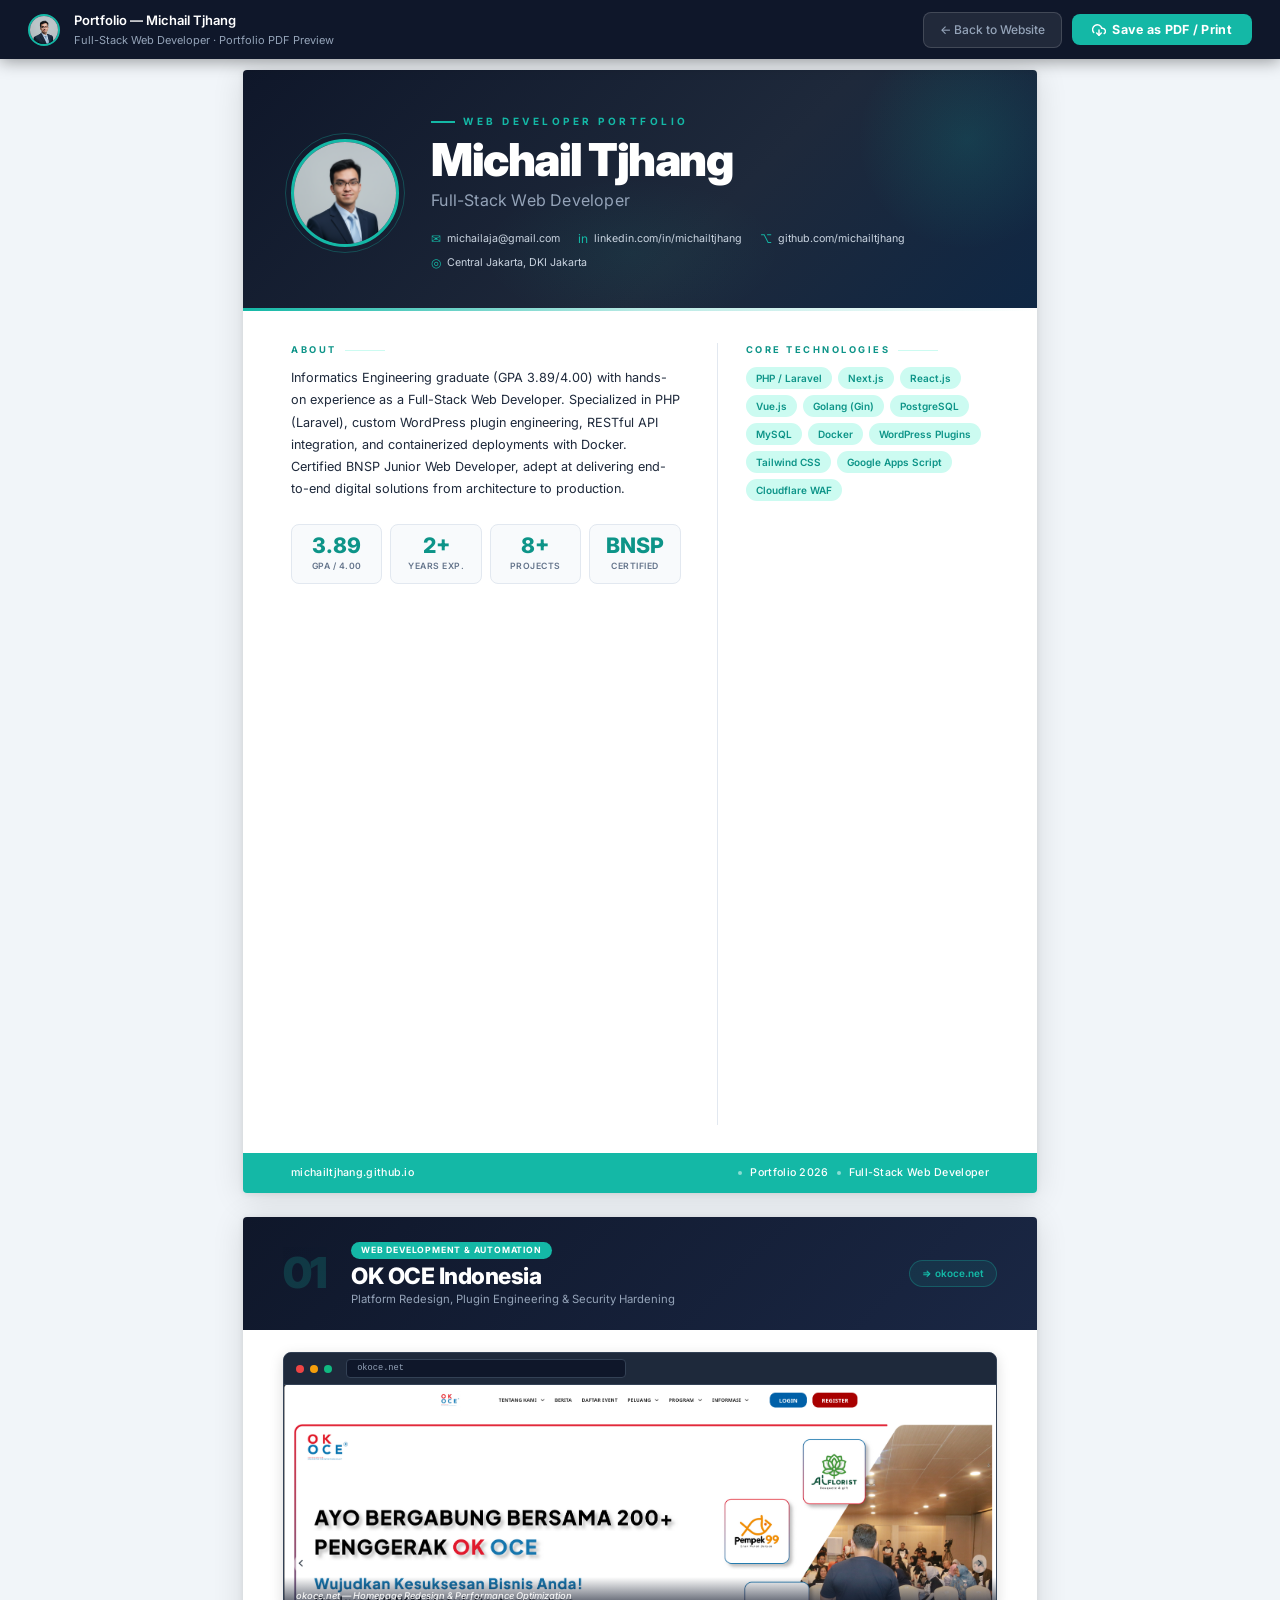
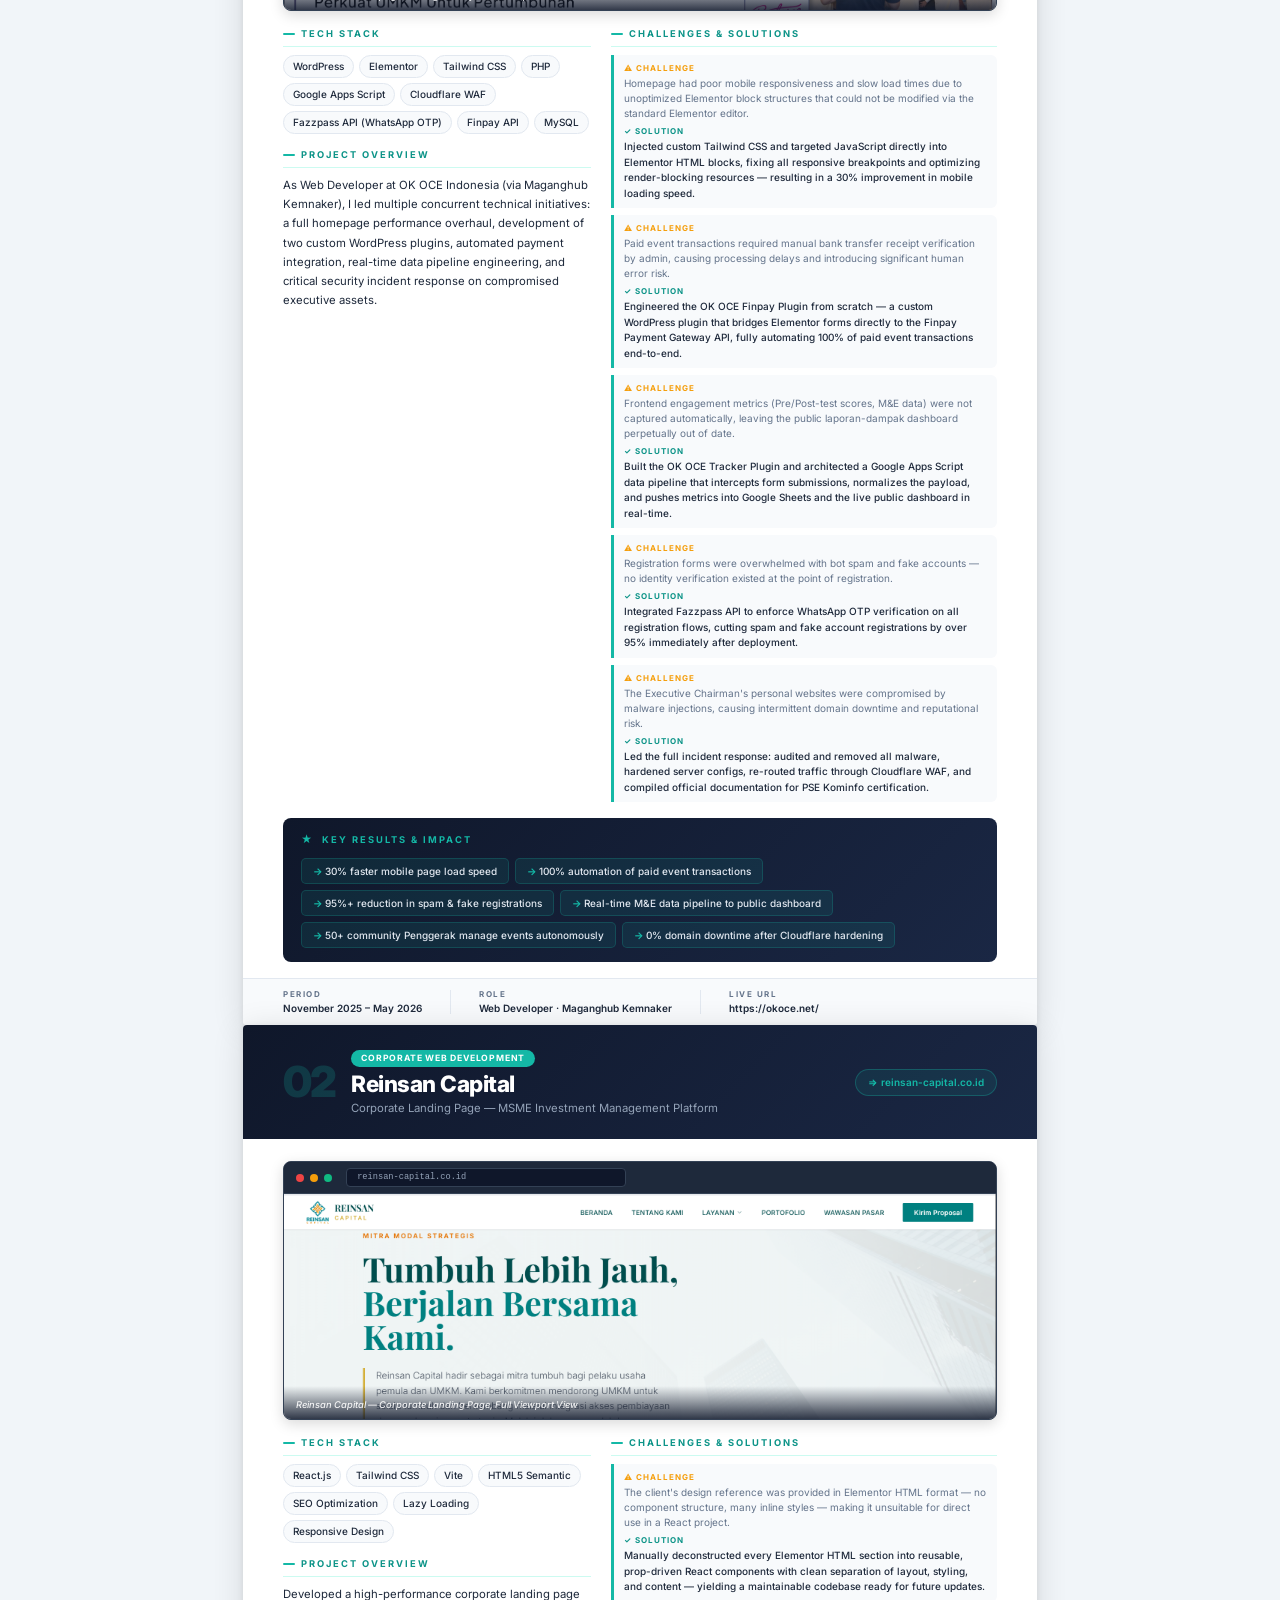
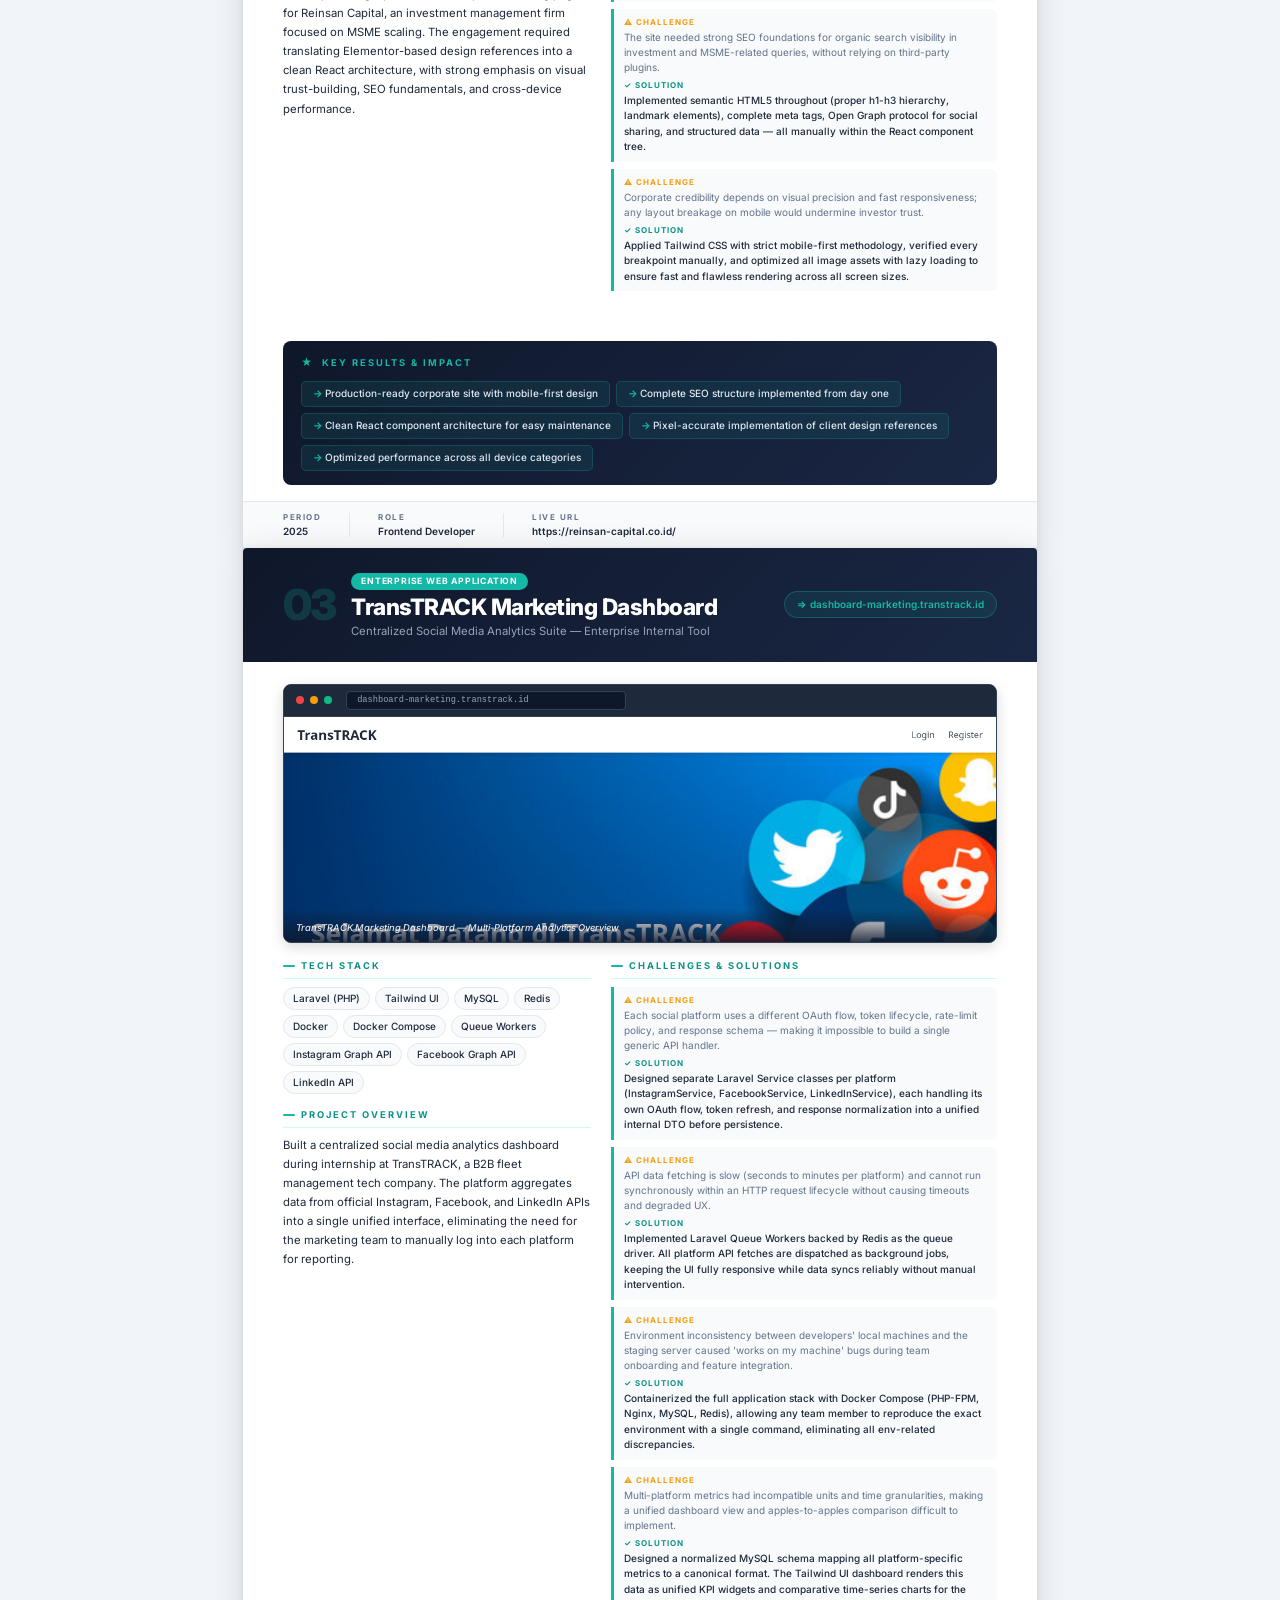
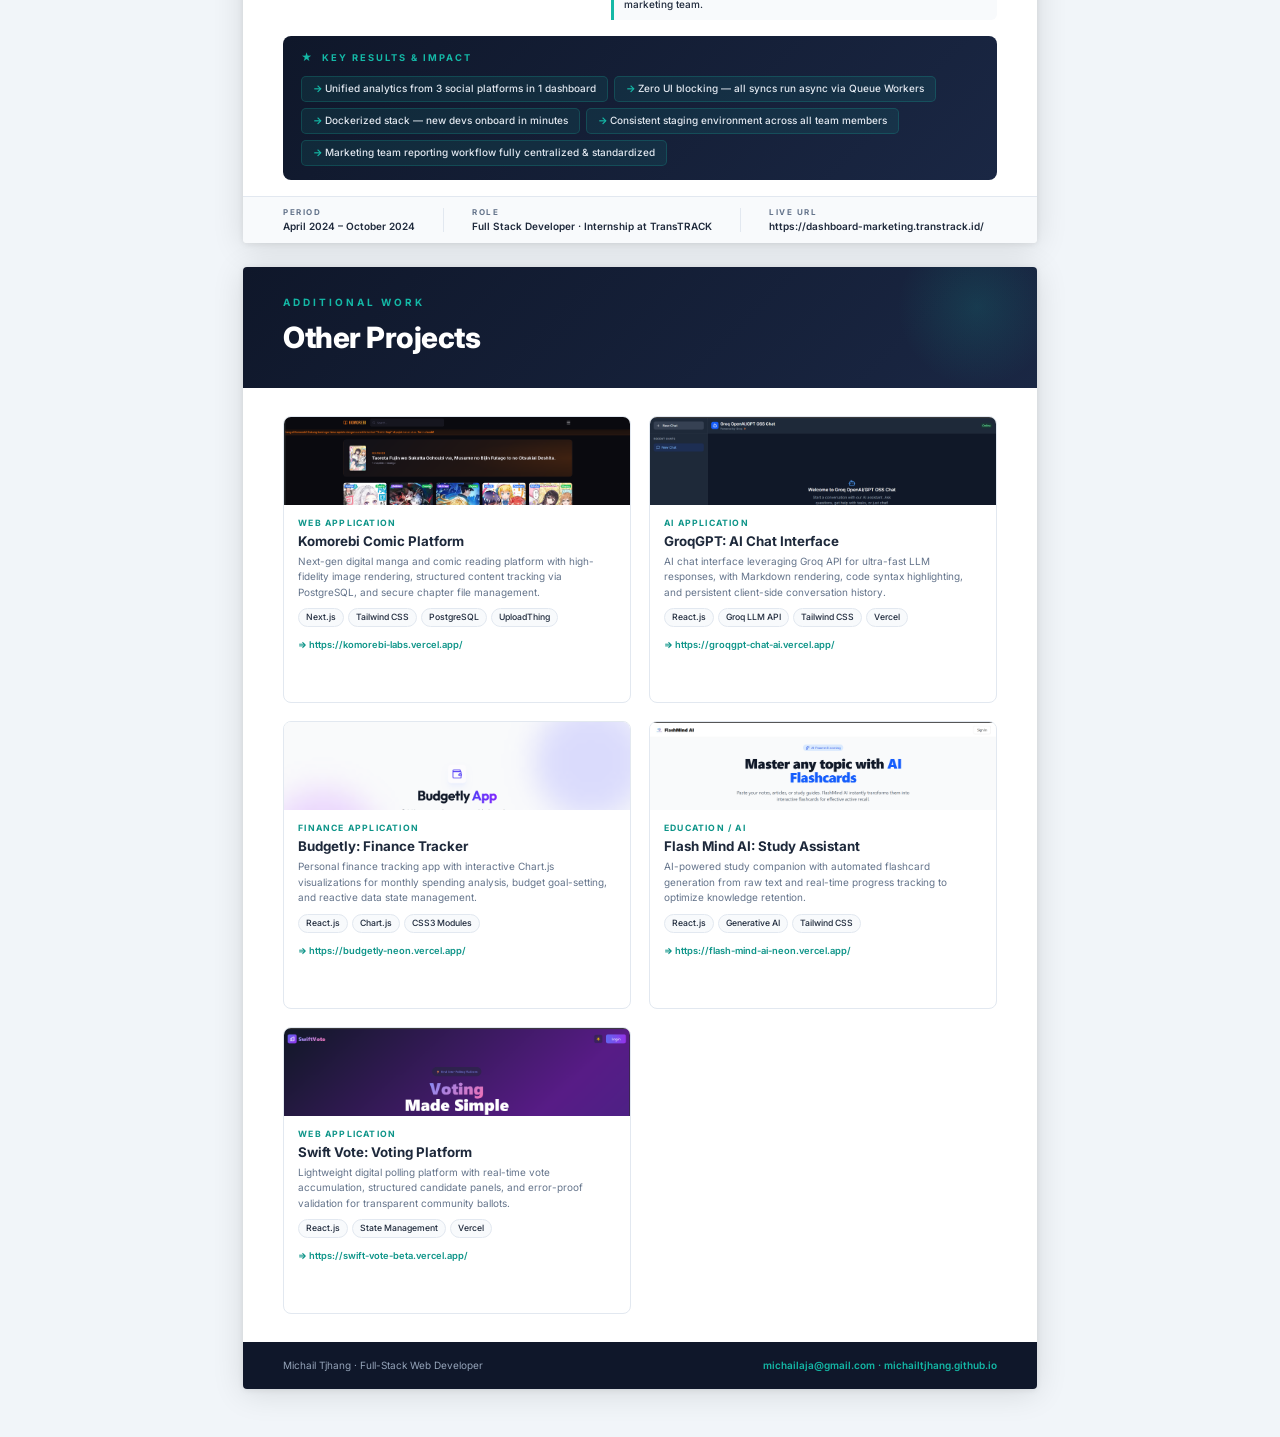
==== portfolio-pdf.html @ 5dec2011 "feat: implement portfolio PDF generation page with dynamic content management and add Transtrack pro" ====
<!DOCTYPE html>
<html lang="en">
<head>
    <meta charset="UTF-8">
    <meta name="viewport" content="width=device-width, initial-scale=1.0">
    <title>Portfolio — Michail Tjhang | Full-Stack Web Developer</title>
    <meta name="description" content="Portfolio of Michail Tjhang, Full-Stack Web Developer specializing in Laravel, Next.js and React.js.">
    <link rel="preconnect" href="https://fonts.googleapis.com">
    <link rel="preconnect" href="https://fonts.gstatic.com" crossorigin>
    <link href="https://fonts.googleapis.com/css2?family=Inter:wght@300;400;500;600;700;800;900&display=swap" rel="stylesheet">
    <style>
        /* ============================================================
           CSS VARIABLES
        ============================================================ */
        :root {
            --primary:      #0f172a;
            --primary-mid:  #1e293b;
            --accent:       #14b8a6;
            --accent-dark:  #0d9488;
            --accent-light: #ccfbf1;
            --text:         #1e293b;
            --text-muted:   #64748b;
            --border:       #e2e8f0;
            --bg-page:      #f1f5f9;
            --bg-light:     #f8fafc;
            --white:        #ffffff;
        }

        /* ============================================================
           RESET & BASE
        ============================================================ */
        *, *::before, *::after { margin: 0; padding: 0; box-sizing: border-box; }

        body {
            font-family: 'Inter', -apple-system, BlinkMacSystemFont, sans-serif;
            font-size: 9.5pt;
            color: var(--text);
            background: var(--bg-page);
            line-height: 1.5;
            -webkit-print-color-adjust: exact;
            print-color-adjust: exact;
        }

        /* ============================================================
           PRINT STYLES
        ============================================================ */
        @media print {
            body { background: white; }
            .no-print { display: none !important; }
            .pdf-page {
                margin: 0 !important;
                box-shadow: none !important;
                border-radius: 0 !important;
                page-break-after: always;
                break-after: page;
            }
            .pdf-page:last-child {
                page-break-after: avoid;
                break-after: avoid;
            }
            @page { size: A4 portrait; margin: 0; }
            .pages-wrapper { padding: 0 !important; }
        }

        /* ============================================================
           PRINT BAR (screen only)
        ============================================================ */
        .print-bar {
            position: fixed;
            top: 0; left: 0; right: 0;
            background: var(--primary);
            color: white;
            padding: 11px 28px;
            display: flex;
            align-items: center;
            justify-content: space-between;
            z-index: 9999;
            box-shadow: 0 2px 16px rgba(0,0,0,0.4);
            gap: 12px;
        }
        .print-bar-left {
            display: flex;
            align-items: center;
            gap: 14px;
        }
        .print-bar-logo {
            width: 32px;
            height: 32px;
            border-radius: 50%;
            object-fit: cover;
            object-position: center top;
            border: 2px solid var(--accent);
        }
        .print-bar h2 {
            font-size: 13px;
            font-weight: 600;
            color: white;
        }
        .print-bar p {
            font-size: 11px;
            color: #94a3b8;
            margin-top: 1px;
        }
        .print-bar-actions {
            display: flex;
            gap: 10px;
            align-items: center;
        }
        .btn-print {
            background: var(--accent);
            color: white;
            border: none;
            padding: 8px 20px;
            border-radius: 8px;
            font-size: 12.5px;
            font-weight: 700;
            cursor: pointer;
            font-family: inherit;
            letter-spacing: 0.3px;
            transition: background 0.2s, transform 0.1s;
            display: flex;
            align-items: center;
            gap: 6px;
        }
        .btn-print:hover { background: var(--accent-dark); transform: translateY(-1px); }
        .btn-back {
            background: rgba(255,255,255,0.08);
            color: #94a3b8;
            border: 1px solid rgba(255,255,255,0.15);
            padding: 8px 16px;
            border-radius: 8px;
            font-size: 12px;
            font-weight: 500;
            cursor: pointer;
            font-family: inherit;
            transition: background 0.2s;
            text-decoration: none;
        }
        .btn-back:hover { background: rgba(255,255,255,0.12); color: white; }

        /* Pages wrapper */
        .pages-wrapper {
            padding: 70px 0 48px;
            display: flex;
            flex-direction: column;
            align-items: center;
            gap: 24px;
        }

        /* ============================================================
           A4 PAGE BASE
        ============================================================ */
        .pdf-page {
            width: 210mm;
            min-height: 297mm;
            background: white;
            box-shadow: 0 4px 32px rgba(0,0,0,0.12), 0 1px 6px rgba(0,0,0,0.08);
            border-radius: 4px;
            overflow: hidden;
            position: relative;
            display: flex;
            flex-direction: column;
        }

        /* ============================================================
           PAGE 1 — COVER
        ============================================================ */

        /* Hero: dark header with photo + identity */
        .cover-hero {
            background: linear-gradient(135deg, #0f172a 0%, #1e293b 60%, #0f2744 100%);
            padding: 44px 48px 36px;
            display: flex;
            align-items: center;
            gap: 32px;
            position: relative;
            overflow: hidden;
        }
        .cover-hero::before {
            content: '';
            position: absolute;
            top: -40px; right: -40px;
            width: 220px; height: 220px;
            background: radial-gradient(circle, rgba(20,184,166,0.15) 0%, transparent 70%);
            border-radius: 50%;
        }
        .cover-hero::after {
            content: '';
            position: absolute;
            bottom: -20px; left: 30%;
            width: 300px; height: 150px;
            background: radial-gradient(ellipse, rgba(20,184,166,0.07) 0%, transparent 70%);
        }
        .cover-photo-wrap { flex-shrink: 0; position: relative; z-index: 1; }
        .cover-photo {
            width: 108px; height: 108px;
            border-radius: 50%;
            object-fit: cover;
            object-position: center top;
            border: 3px solid var(--accent);
            background: #334155;
            display: block;
        }
        .cover-photo-ring {
            position: absolute; inset: -6px;
            border-radius: 50%;
            border: 1.5px solid rgba(20,184,166,0.3);
        }
        .cover-identity { flex: 1; position: relative; z-index: 1; }
        .cover-portfolio-label {
            font-size: 7.5pt;
            font-weight: 700;
            letter-spacing: 3.5px;
            text-transform: uppercase;
            color: var(--accent);
            margin-bottom: 8px;
            display: flex;
            align-items: center;
            gap: 8px;
        }
        .cover-portfolio-label::before {
            content: '';
            width: 24px; height: 2px;
            background: var(--accent);
            display: inline-block;
        }
        .cover-name {
            font-size: 34pt;
            font-weight: 900;
            color: white;
            line-height: 1;
            letter-spacing: -1.5px;
            margin-bottom: 6px;
        }
        .cover-role {
            font-size: 12pt;
            color: #94a3b8;
            font-weight: 400;
            margin-bottom: 18px;
            letter-spacing: 0.2px;
        }
        .cover-contacts {
            display: flex;
            flex-wrap: wrap;
            gap: 6px 18px;
        }
        .cover-contact-item {
            display: flex;
            align-items: center;
            gap: 6px;
            color: #cbd5e1;
            font-size: 8pt;
            font-weight: 400;
        }
        .cover-contact-icon {
            color: var(--accent);
            font-size: 9pt;
            flex-shrink: 0;
        }

        /* Cover divider line */
        .cover-divider {
            height: 3px;
            background: linear-gradient(90deg, var(--accent) 0%, rgba(20,184,166,0.3) 50%, transparent 100%);
        }

        /* Cover body: bio + skills */
        .cover-body {
            flex: 1;
            padding: 32px 48px 28px;
            display: flex;
            gap: 36px;
        }
        .cover-bio-col { flex: 1.6; }
        .cover-skills-col {
            flex: 1;
            border-left: 1.5px solid var(--border);
            padding-left: 28px;
        }

        .section-overline {
            font-size: 7pt;
            font-weight: 700;
            letter-spacing: 2.5px;
            text-transform: uppercase;
            color: var(--accent-dark);
            margin-bottom: 10px;
            display: flex;
            align-items: center;
            gap: 8px;
        }
        .section-overline::after {
            content: '';
            flex: 1;
            height: 1px;
            background: var(--accent-light);
            max-width: 40px;
        }

        .cover-bio-text {
            font-size: 9.5pt;
            color: var(--text);
            line-height: 1.75;
            margin-bottom: 24px;
        }

        /* Stats row */
        .stats-row {
            display: grid;
            grid-template-columns: repeat(4, 1fr);
            gap: 8px;
            margin-bottom: 20px;
        }
        .stat-card {
            background: var(--bg-light);
            border: 1px solid var(--border);
            border-radius: 8px;
            padding: 10px 8px;
            text-align: center;
        }
        .stat-value {
            font-size: 16pt;
            font-weight: 800;
            color: var(--accent-dark);
            line-height: 1;
            display: block;
        }
        .stat-label {
            font-size: 6.5pt;
            color: var(--text-muted);
            margin-top: 3px;
            display: block;
            font-weight: 600;
            letter-spacing: 0.5px;
            text-transform: uppercase;
        }

        /* Chip */
        .chip {
            display: inline-flex;
            align-items: center;
            background: var(--accent-light);
            color: var(--accent-dark);
            padding: 3.5px 10px;
            border-radius: 20px;
            font-size: 7.5pt;
            font-weight: 600;
        }
        .chip-outline {
            display: inline-flex;
            align-items: center;
            background: var(--bg-light);
            color: var(--text);
            border: 1px solid var(--border);
            padding: 3px 9px;
            border-radius: 20px;
            font-size: 7.5pt;
            font-weight: 500;
        }
        .chips-wrap {
            display: flex;
            flex-wrap: wrap;
            gap: 5px;
        }

        /* Cover footer */
        .cover-footer {
            background: var(--accent);
            padding: 12px 48px;
            display: flex;
            align-items: center;
            justify-content: space-between;
        }
        .cover-footer span {
            color: white;
            font-size: 8pt;
            font-weight: 500;
            letter-spacing: 0.3px;
        }
        .cover-footer .footer-dot {
            width: 4px; height: 4px;
            background: rgba(255,255,255,0.5);
            border-radius: 50%;
            display: inline-block;
            margin: 0 8px;
            vertical-align: middle;
        }

        /* ============================================================
           PROJECT PAGES
        ============================================================ */
        .project-page { min-height: 297mm; }

        /* Project header bar */
        .project-header {
            background: linear-gradient(135deg, #0f172a 0%, #1a2744 100%);
            padding: 22px 40px;
            display: flex;
            align-items: center;
            gap: 18px;
        }
        .project-number {
            font-size: 32pt;
            font-weight: 900;
            color: var(--accent);
            opacity: 0.2;
            line-height: 1;
            flex-shrink: 0;
            width: 50px;
            letter-spacing: -2px;
        }
        .project-header-info { flex: 1; min-width: 0; }
        .project-category-badge {
            display: inline-block;
            background: var(--accent);
            color: white;
            padding: 2px 10px;
            border-radius: 20px;
            font-size: 6.5pt;
            font-weight: 700;
            letter-spacing: 0.8px;
            text-transform: uppercase;
            margin-bottom: 5px;
        }
        .project-title {
            font-size: 17pt;
            font-weight: 800;
            color: white;
            line-height: 1.1;
            margin-bottom: 3px;
            letter-spacing: -0.5px;
        }
        .project-subtitle {
            font-size: 8.5pt;
            color: #94a3b8;
            font-weight: 400;
        }
        .project-url-pill {
            flex-shrink: 0;
            color: var(--accent);
            font-size: 7.5pt;
            font-weight: 600;
            background: rgba(20,184,166,0.1);
            border: 1px solid rgba(20,184,166,0.3);
            padding: 5px 12px;
            border-radius: 20px;
            white-space: nowrap;
        }

        /* Project body */
        .project-body {
            flex: 1;
            padding: 22px 40px 16px;
            display: flex;
            flex-direction: column;
            gap: 16px;
        }

        /* Screenshot Browser Mockup Frame */
        .project-screenshot {
            border-radius: 8px;
            overflow: hidden;
            border: 1px solid #334155;
            box-shadow: 0 4px 14px rgba(0,0,0,0.15);
            background: #0f172a;
            position: relative;
            width: 100%;
        }
        .browser-bar {
            background: #1e293b;
            padding: 6px 12px;
            display: flex;
            align-items: center;
            gap: 6px;
            border-bottom: 1px solid #334155;
        }
        .browser-dot {
            width: 8px;
            height: 8px;
            border-radius: 50%;
            display: inline-block;
        }
        .browser-dot.red { background: #ef4444; }
        .browser-dot.yellow { background: #f59e0b; }
        .browser-dot.green { background: #10b981; }
        .browser-url-text {
            margin-left: 8px;
            font-size: 6.5pt;
            color: #94a3b8;
            background: #0f172a;
            padding: 2px 10px;
            border-radius: 4px;
            border: 1px solid #334155;
            flex: 1;
            max-width: 280px;
            white-space: nowrap;
            overflow: hidden;
            text-overflow: ellipsis;
            font-family: monospace;
        }
        .browser-img-wrap {
            width: 100%;
            height: 225px;
            overflow: hidden;
            background: #0f172a;
            display: flex;
            align-items: flex-start;
            justify-content: center;
        }
        .browser-img-wrap img {
            width: 100%;
            height: auto;
            min-height: 100%;
            object-fit: cover;
            object-position: top center;
            display: block;
        }
        .screenshot-overlay {
            position: absolute;
            bottom: 0; left: 0; right: 0;
            background: linear-gradient(transparent, rgba(15,23,42,0.85));
            padding: 8px 12px 6px;
        }
        .screenshot-caption {
            font-size: 7pt;
            color: rgba(255,255,255,0.9);
            font-weight: 500;
            font-style: italic;
        }

        /* Extra images under Project Overview */
        .extra-images-grid {
            display: grid;
            grid-template-columns: repeat(auto-fit, minmax(130px, 1fr));
            gap: 8px;
            margin-top: 6px;
        }
        .extra-img-card {
            border-radius: 6px;
            overflow: hidden;
            border: 1px solid var(--border);
            background: #0f172a;
        }
        .extra-img-card img {
            width: 100%;
            height: 95px;
            object-fit: cover;
            object-position: top center;
            display: block;
        }
        .extra-img-caption {
            display: block;
            padding: 4px 6px;
            font-size: 6.5pt;
            color: var(--text-muted);
            line-height: 1.3;
            font-weight: 500;
        }

        /* Content row: left col + right col */
        .project-content-row {
            display: grid;
            grid-template-columns: 1fr 1.25fr;
            gap: 20px;
            flex: 1;
        }

        /* Info block */
        .info-block { margin-bottom: 14px; }
        .info-block:last-child { margin-bottom: 0; }
        .info-heading {
            font-size: 7pt;
            font-weight: 700;
            letter-spacing: 2px;
            text-transform: uppercase;
            color: var(--accent-dark);
            margin-bottom: 8px;
            padding-bottom: 5px;
            border-bottom: 1.5px solid var(--accent-light);
            display: flex;
            align-items: center;
            gap: 6px;
        }
        .info-heading::before {
            content: '';
            width: 12px; height: 2px;
            background: var(--accent);
            border-radius: 2px;
        }
        .overview-text {
            font-size: 8.5pt;
            color: var(--text);
            line-height: 1.68;
        }

        /* CS Items */
        .cs-list {
            list-style: none;
            display: flex;
            flex-direction: column;
            gap: 7px;
        }
        .cs-item {
            background: var(--bg-light);
            border-left: 3px solid var(--accent);
            border-radius: 0 6px 6px 0;
            padding: 7px 10px;
        }
        .cs-challenge {
            font-size: 7.5pt;
            color: var(--text-muted);
            margin-bottom: 3px;
            line-height: 1.5;
        }
        .cs-challenge-label {
            font-size: 6pt;
            font-weight: 700;
            letter-spacing: 1px;
            text-transform: uppercase;
            color: #f59e0b;
            margin-bottom: 2px;
        }
        .cs-solution {
            font-size: 7.5pt;
            color: var(--text);
            font-weight: 500;
            line-height: 1.55;
        }
        .cs-solution-label {
            font-size: 6pt;
            font-weight: 700;
            letter-spacing: 1px;
            text-transform: uppercase;
            color: var(--accent-dark);
            margin-top: 4px;
            margin-bottom: 2px;
        }

        /* Impact section */
        .impact-section {
            background: linear-gradient(135deg, var(--primary) 0%, #1a2744 100%);
            border-radius: 8px;
            padding: 14px 18px;
        }
        .impact-heading {
            font-size: 7pt;
            font-weight: 700;
            letter-spacing: 2px;
            text-transform: uppercase;
            color: var(--accent);
            margin-bottom: 10px;
            display: flex;
            align-items: center;
            gap: 8px;
        }
        .impact-heading::before {
            content: '★';
            font-size: 8pt;
        }
        .impact-grid {
            display: flex;
            flex-wrap: wrap;
            gap: 6px;
        }
        .impact-item {
            background: rgba(20,184,166,0.1);
            border: 1px solid rgba(20,184,166,0.22);
            border-radius: 5px;
            padding: 4.5px 11px;
            font-size: 7.5pt;
            color: #e2e8f0;
            font-weight: 500;
        }
        .impact-item::before {
            content: '→ ';
            color: var(--accent);
            font-weight: 700;
        }

        /* Project meta footer */
        .project-meta {
            background: var(--bg-light);
            border-top: 1px solid var(--border);
            padding: 9px 40px;
            display: flex;
            gap: 28px;
            align-items: center;
        }
        .meta-pair { display: flex; flex-direction: column; gap: 1px; }
        .meta-key {
            font-size: 6pt;
            font-weight: 700;
            letter-spacing: 1.5px;
            text-transform: uppercase;
            color: var(--text-muted);
        }
        .meta-val {
            font-size: 7.5pt;
            color: var(--text);
            font-weight: 600;
        }
        .meta-sep {
            width: 1px;
            height: 24px;
            background: var(--border);
        }

        /* ============================================================
           OTHER PROJECTS PAGE
        ============================================================ */
        .other-page { min-height: 297mm; }

        .other-page-header {
            background: linear-gradient(135deg, #0f172a 0%, #1a2744 100%);
            padding: 28px 40px;
            position: relative;
            overflow: hidden;
        }
        .other-page-header::after {
            content: '';
            position: absolute;
            top: -40px; right: -20px;
            width: 160px; height: 160px;
            background: radial-gradient(circle, rgba(20,184,166,0.15) 0%, transparent 70%);
            border-radius: 50%;
        }
        .other-sub-label {
            font-size: 7.5pt;
            font-weight: 700;
            letter-spacing: 3px;
            text-transform: uppercase;
            color: var(--accent);
            margin-bottom: 6px;
        }
        .other-main-title {
            font-size: 22pt;
            font-weight: 800;
            color: white;
            letter-spacing: -0.5px;
        }

        .other-projects-grid {
            display: grid;
            grid-template-columns: 1fr 1fr;
            gap: 18px;
            padding: 28px 40px;
            flex: 1;
        }

        .other-card {
            border: 1px solid var(--border);
            border-radius: 8px;
            overflow: hidden;
            transition: box-shadow 0.2s;
        }
        .other-card-img {
            width: 100%;
            height: 88px;
            object-fit: cover;
            object-position: top;
            display: block;
            background: var(--bg-light);
        }
        .other-card-body { padding: 12px 14px; }
        .other-card-category {
            font-size: 6.5pt;
            font-weight: 700;
            text-transform: uppercase;
            letter-spacing: 1.2px;
            color: var(--accent-dark);
            margin-bottom: 3px;
        }
        .other-card-title {
            font-size: 10pt;
            font-weight: 700;
            color: var(--text);
            margin-bottom: 5px;
            line-height: 1.2;
        }
        .other-card-desc {
            font-size: 7.5pt;
            color: var(--text-muted);
            line-height: 1.55;
            margin-bottom: 8px;
        }
        .other-card-tech {
            display: flex;
            flex-wrap: wrap;
            gap: 4px;
            margin-bottom: 7px;
        }
        .other-tech-chip {
            background: var(--bg-light);
            border: 1px solid var(--border);
            color: var(--text);
            padding: 2px 7px;
            border-radius: 12px;
            font-size: 6.5pt;
            font-weight: 500;
        }
        .other-card-url {
            font-size: 7pt;
            color: var(--accent-dark);
            font-weight: 600;
            text-decoration: none;
        }

        /* Last page footer */
        .page-footer {
            background: var(--primary);
            padding: 16px 40px;
            display: flex;
            align-items: center;
            justify-content: space-between;
        }
        .page-footer-left { color: #94a3b8; font-size: 7.5pt; }
        .page-footer-right {
            color: var(--accent);
            font-size: 7.5pt;
            font-weight: 600;
        }

        /* ============================================================
           LOADING STATE
        ============================================================ */
        .loading-state {
            display: flex;
            flex-direction: column;
            align-items: center;
            justify-content: center;
            min-height: 200px;
            gap: 12px;
            color: var(--text-muted);
        }
    </style>
</head>
<body>

    <!-- ── PRINT BAR (screen only) ── -->
    <div class="print-bar no-print" id="print-bar">
        <div class="print-bar-left">
            <img class="print-bar-logo" id="print-bar-logo" src="images/intro-bg.png" alt="Michail" onerror="this.style.display='none'">
            <div>
                <h2 id="print-bar-name">Portfolio — Michail Tjhang</h2>
                <p>Full-Stack Web Developer · Portfolio PDF Preview</p>
            </div>
        </div>
        <div class="print-bar-actions">
            <a href="index.html" class="btn-back no-print">← Back to Website</a>
            <button class="btn-print" onclick="window.print()">
                <svg width="14" height="14" viewBox="0 0 24 24" fill="none" stroke="currentColor" stroke-width="2.5" stroke-linecap="round" stroke-linejoin="round">
                    <polyline points="8 17 12 21 16 17"></polyline>
                    <line x1="12" y1="12" x2="12" y2="21"></line>
                    <path d="M20.88 18.09A5 5 0 0 0 18 9h-1.26A8 8 0 1 0 3 16.29"></path>
                </svg>
                Save as PDF / Print
            </button>
        </div>
    </div>

    <!-- ── PAGES WRAPPER ── -->
    <div class="pages-wrapper" id="pages-wrapper">
        <div id="cover-container"></div>
        <div id="projects-container"></div>
        <div id="other-container"></div>
    </div>

    <!-- ── DATA ── -->
    <script src="portfolio-content.js"></script>

    <!-- ── RENDER ENGINE ── -->
    <script>
    (function () {
        'use strict';

        const D = PORTFOLIO_CONTENT;

        /* ── Helpers ─────────────────────────────────────────────── */
        const esc = s => String(s)
            .replace(/&/g,'&amp;').replace(/</g,'&lt;').replace(/>/g,'&gt;').replace(/"/g,'&quot;');

        function chips(arr, cls = 'chip') {
            return arr.map(t => `<span class="${cls}">${esc(t)}</span>`).join('');
        }

        /* ── COVER PAGE ──────────────────────────────────────────── */
        function renderCover() {
            const p = D.profile;

            const contacts = [
                { icon: '✉', text: p.email },
                { icon: 'in', text: p.linkedin },
                { icon: '⌥', text: p.github },
                { icon: '◎', text: p.location }
            ];

            const contactHtml = contacts.map(c =>
                `<span class="cover-contact-item">
                    <span class="cover-contact-icon">${esc(c.icon)}</span>
                    ${esc(c.text)}
                </span>`
            ).join('');

            const statsHtml = (p.highlights || []).map(h =>
                `<div class="stat-card">
                    <span class="stat-value">${esc(h.value)}</span>
                    <span class="stat-label">${esc(h.label)}</span>
                </div>`
            ).join('');

            const skillChips = chips(p.coreSkills, 'chip');

            const html = `
            <div class="pdf-page">

                <div class="cover-hero">
                    <div class="cover-photo-wrap">
                        <img class="cover-photo" src="${esc(p.photo)}" alt="${esc(p.fullName)}"
                             onerror="this.src='';this.style.background='#334155'">
                        <div class="cover-photo-ring"></div>
                    </div>
                    <div class="cover-identity">
                        <p class="cover-portfolio-label">Web Developer Portfolio</p>
                        <h1 class="cover-name">${esc(p.fullName)}</h1>
                        <p class="cover-role">${esc(p.role)}</p>
                        <div class="cover-contacts">${contactHtml}</div>
                    </div>
                </div>

                <div class="cover-divider"></div>

                <div class="cover-body">
                    <div class="cover-bio-col">
                        <p class="section-overline">About</p>
                        <p class="cover-bio-text">${esc(p.bio)}</p>
                        <div class="stats-row">${statsHtml}</div>
                    </div>
                    <div class="cover-skills-col">
                        <p class="section-overline">Core Technologies</p>
                        <div class="chips-wrap" style="gap:6px;">${skillChips}</div>
                    </div>
                </div>

                <div class="cover-footer">
                    <span>${esc(p.website)}</span>
                    <span><span class="footer-dot"></span>Portfolio ${new Date().getFullYear()}<span class="footer-dot"></span>Full-Stack Web Developer</span>
                </div>

            </div>`;

            document.getElementById('cover-container').innerHTML = html;
            document.getElementById('print-bar-name').textContent = `Portfolio — ${p.fullName}`;
        }

        /* ── PROJECT PAGE ────────────────────────────────────────── */
        function renderProject(proj) {

            /* Screenshots */
            const mainImg = proj.images[0];
            const extraImgs = proj.images.slice(1);

            const mainScreenshotHtml = `
                <div class="project-screenshot">
                    <div class="browser-bar">
                        <span class="browser-dot red"></span>
                        <span class="browser-dot yellow"></span>
                        <span class="browser-dot green"></span>
                        <span class="browser-url-text">${esc(proj.urlDisplay || proj.url)}</span>
                    </div>
                    <div class="browser-img-wrap">
                        <img src="${esc(mainImg.src)}" alt="${esc(mainImg.caption)}"
                             onerror="this.style.opacity='0.3'">
                    </div>
                    ${mainImg.caption ? `
                    <div class="screenshot-overlay">
                        <span class="screenshot-caption">${esc(mainImg.caption)}</span>
                    </div>` : ''}
                </div>`;

            const extraImagesHtml = extraImgs.length ? `
                <div class="info-block" style="margin-top: 10px;">
                    <div class="info-heading">Project Gallery / Additional Views</div>
                    <div class="extra-images-grid">
                        ${extraImgs.map(img => `
                            <div class="extra-img-card">
                                <img src="${esc(img.src)}" alt="${esc(img.caption)}" onerror="this.style.opacity='0.3'">
                                ${img.caption ? `<span class="extra-img-caption">${esc(img.caption)}</span>` : ''}
                            </div>`).join('')}
                    </div>
                </div>` : '';

            /* Tech */
            const techHtml = chips(proj.tech, 'chip-outline');

            /* Challenge-Solution items */
            const csHtml = proj.challengesSolutions.map(cs => `
                <li class="cs-item">
                    <div class="cs-challenge-label">⚠ Challenge</div>
                    <div class="cs-challenge">${esc(cs.challenge)}</div>
                    <div class="cs-solution-label">✓ Solution</div>
                    <div class="cs-solution">${esc(cs.solution)}</div>
                </li>`).join('');

            /* Impact */
            const impactHtml = proj.impact.map(i => `<div class="impact-item">${esc(i)}</div>`).join('');

            return `
            <div class="pdf-page project-page">

                <div class="project-header">
                    <div class="project-number">${esc(proj.number)}</div>
                    <div class="project-header-info">
                        <span class="project-category-badge">${esc(proj.category)}</span>
                        <h2 class="project-title">${esc(proj.title)}</h2>
                        <p class="project-subtitle">${esc(proj.subtitle)}</p>
                    </div>
                    <span class="project-url-pill">⇒ ${esc(proj.urlDisplay)}</span>
                </div>

                <div class="project-body">

                    ${mainScreenshotHtml}

                    <div class="project-content-row">
                        <div class="project-col-left">
                            <div class="info-block">
                                <div class="info-heading">Tech Stack</div>
                                <div class="chips-wrap">${techHtml}</div>
                            </div>
                            <div class="info-block">
                                <div class="info-heading">Project Overview</div>
                                <p class="overview-text">${esc(proj.overview)}</p>
                            </div>
                            ${extraImagesHtml}
                        </div>
                        <div class="project-col-right">
                            <div class="info-block">
                                <div class="info-heading">Challenges &amp; Solutions</div>
                                <ul class="cs-list">${csHtml}</ul>
                            </div>
                        </div>
                    </div>

                    <div class="impact-section">
                        <div class="impact-heading">Key Results &amp; Impact</div>
                        <div class="impact-grid">${impactHtml}</div>
                    </div>

                </div>

                <div class="project-meta">
                    <div class="meta-pair">
                        <span class="meta-key">Period</span>
                        <span class="meta-val">${esc(proj.period)}</span>
                    </div>
                    <div class="meta-sep"></div>
                    <div class="meta-pair">
                        <span class="meta-key">Role</span>
                        <span class="meta-val">${esc(proj.role)}</span>
                    </div>
                    <div class="meta-sep"></div>
                    <div class="meta-pair">
                        <span class="meta-key">Live URL</span>
                        <span class="meta-val">${esc(proj.url)}</span>
                    </div>
                </div>

            </div>`;
        }

        /* ── OTHER PROJECTS PAGE ─────────────────────────────────── */
        function renderOther() {
            const p = D.profile;

            const cardsHtml = D.otherProjects.map(proj => {
                const techHtml = proj.tech.map(t => `<span class="other-tech-chip">${esc(t)}</span>`).join('');
                return `
                <div class="other-card">
                    <img class="other-card-img" src="${esc(proj.image)}" alt="${esc(proj.title)}"
                         onerror="this.style.opacity='0.2'">
                    <div class="other-card-body">
                        <p class="other-card-category">${esc(proj.category)}</p>
                        <h3 class="other-card-title">${esc(proj.title)}</h3>
                        <p class="other-card-desc">${esc(proj.description)}</p>
                        <div class="other-card-tech">${techHtml}</div>
                        <span class="other-card-url">⇒ ${esc(proj.url)}</span>
                    </div>
                </div>`;
            }).join('');

            const html = `
            <div class="pdf-page other-page">
                <div class="other-page-header">
                    <p class="other-sub-label">Additional Work</p>
                    <h2 class="other-main-title">Other Projects</h2>
                </div>
                <div class="other-projects-grid">${cardsHtml}</div>
                <div class="page-footer">
                    <span class="page-footer-left">${esc(p.fullName)} · ${esc(p.role)}</span>
                    <span class="page-footer-right">${esc(p.email)} · ${esc(p.website)}</span>
                </div>
            </div>`;

            document.getElementById('other-container').innerHTML = html;
        }

        /* ── INIT ────────────────────────────────────────────────── */
        function init() {
            renderCover();

            const projectsHtml = D.mainProjects.map(proj => renderProject(proj)).join('');
            document.getElementById('projects-container').innerHTML = projectsHtml;

            renderOther();
        }

        if (document.readyState === 'loading') {
            document.addEventListener('DOMContentLoaded', init);
        } else {
            init();
        }

    })();
    </script>

</body>
</html>
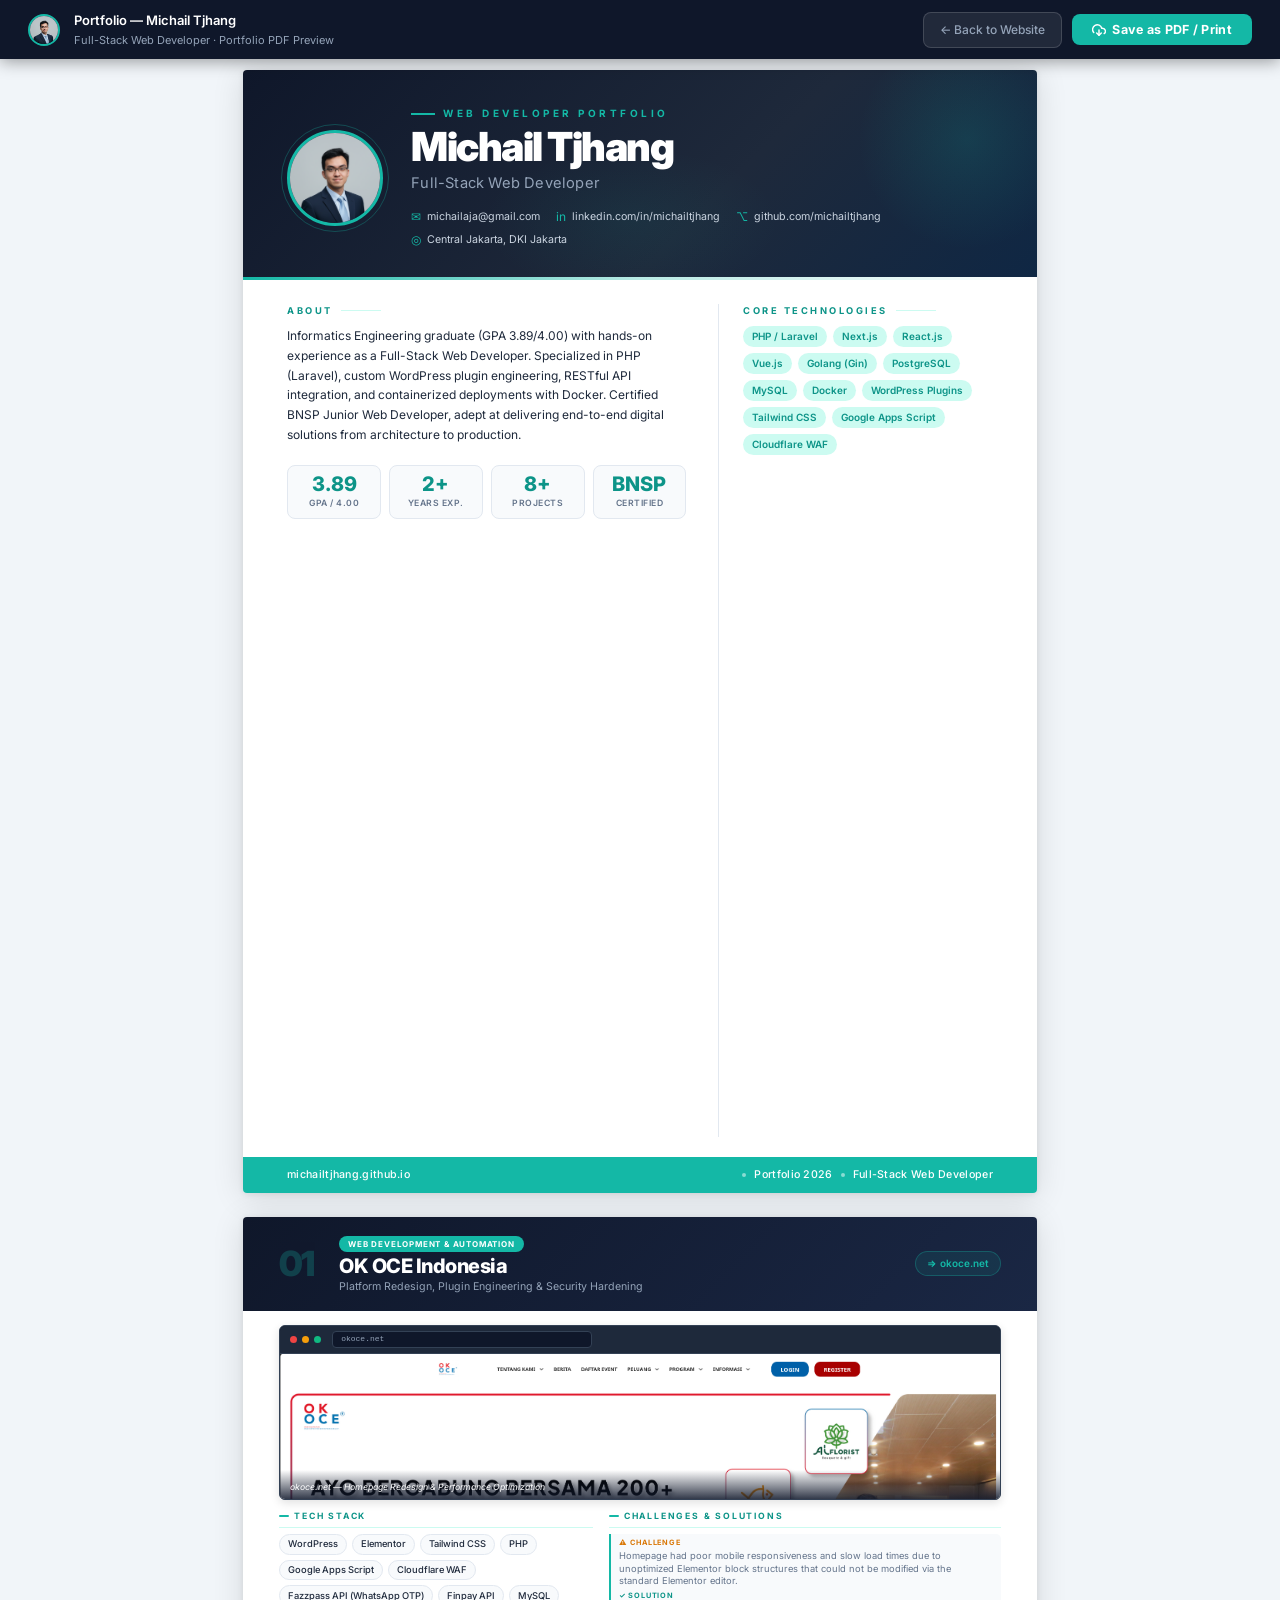
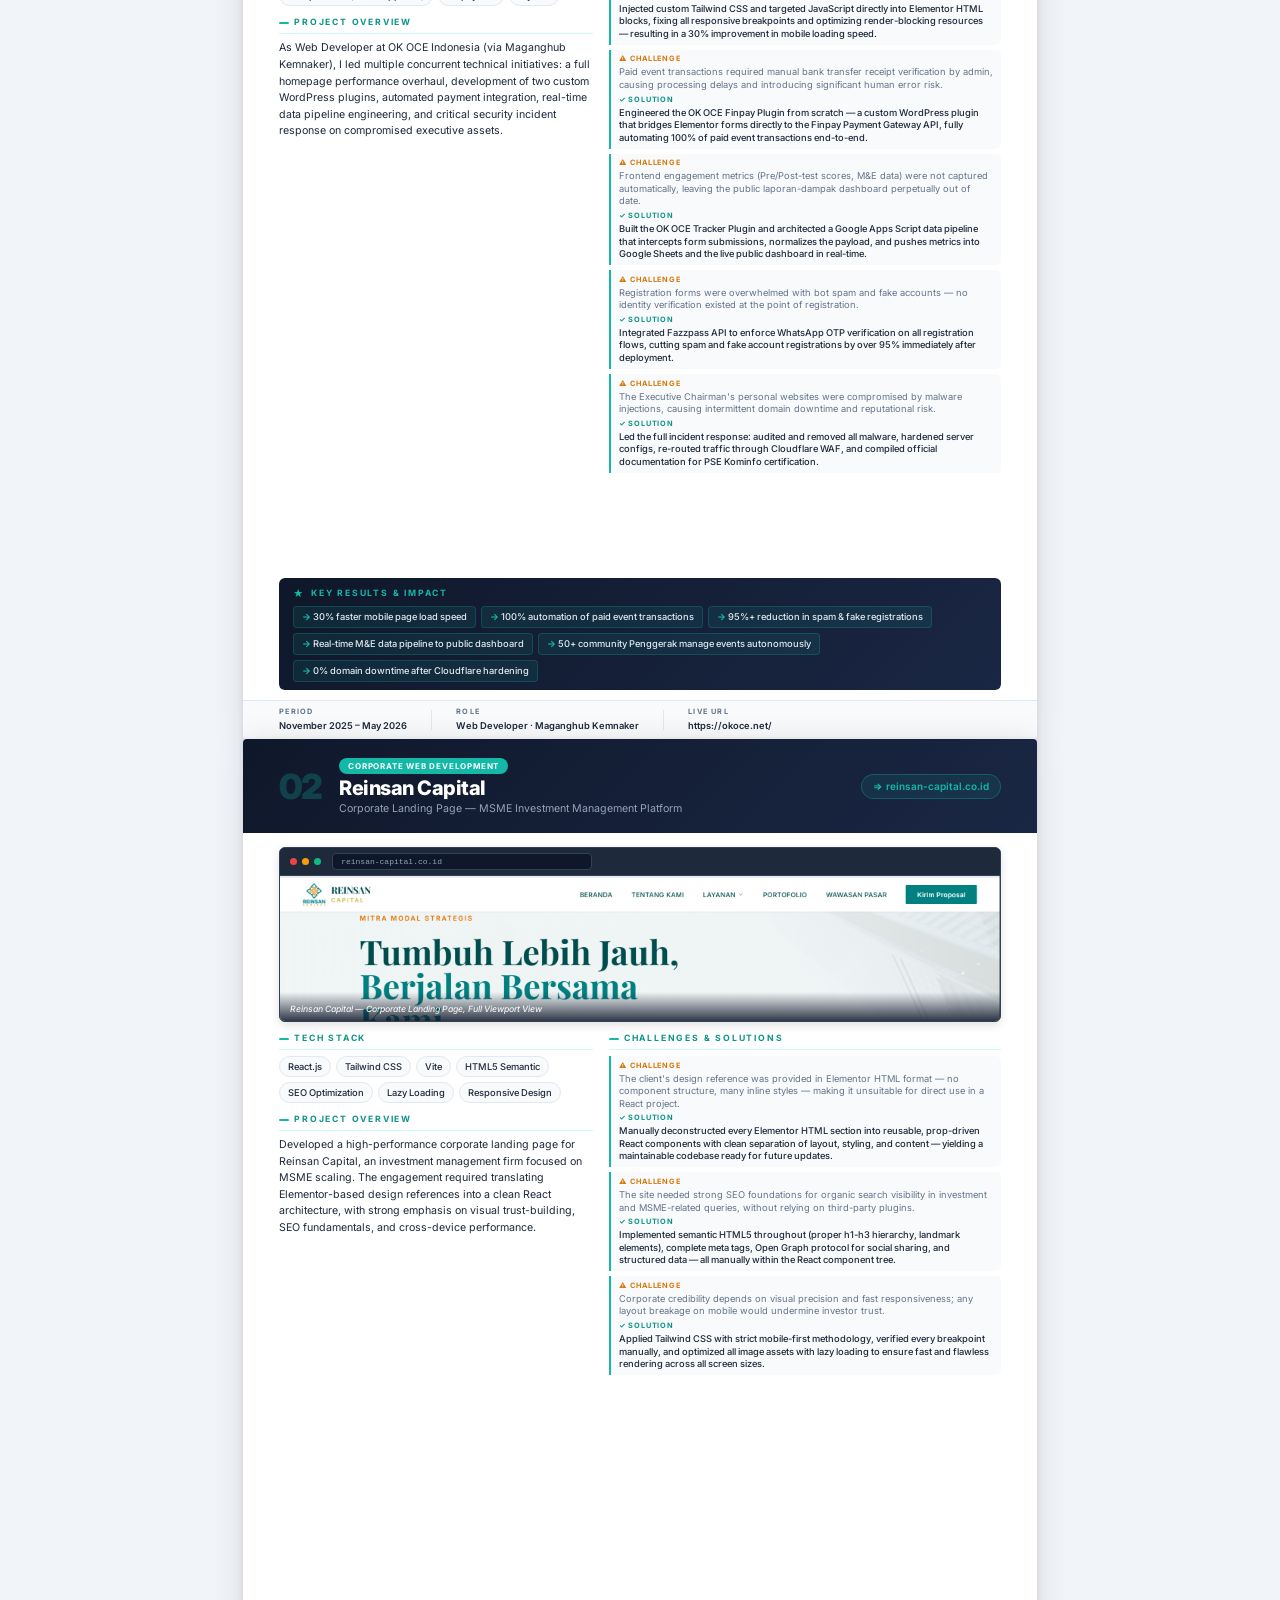
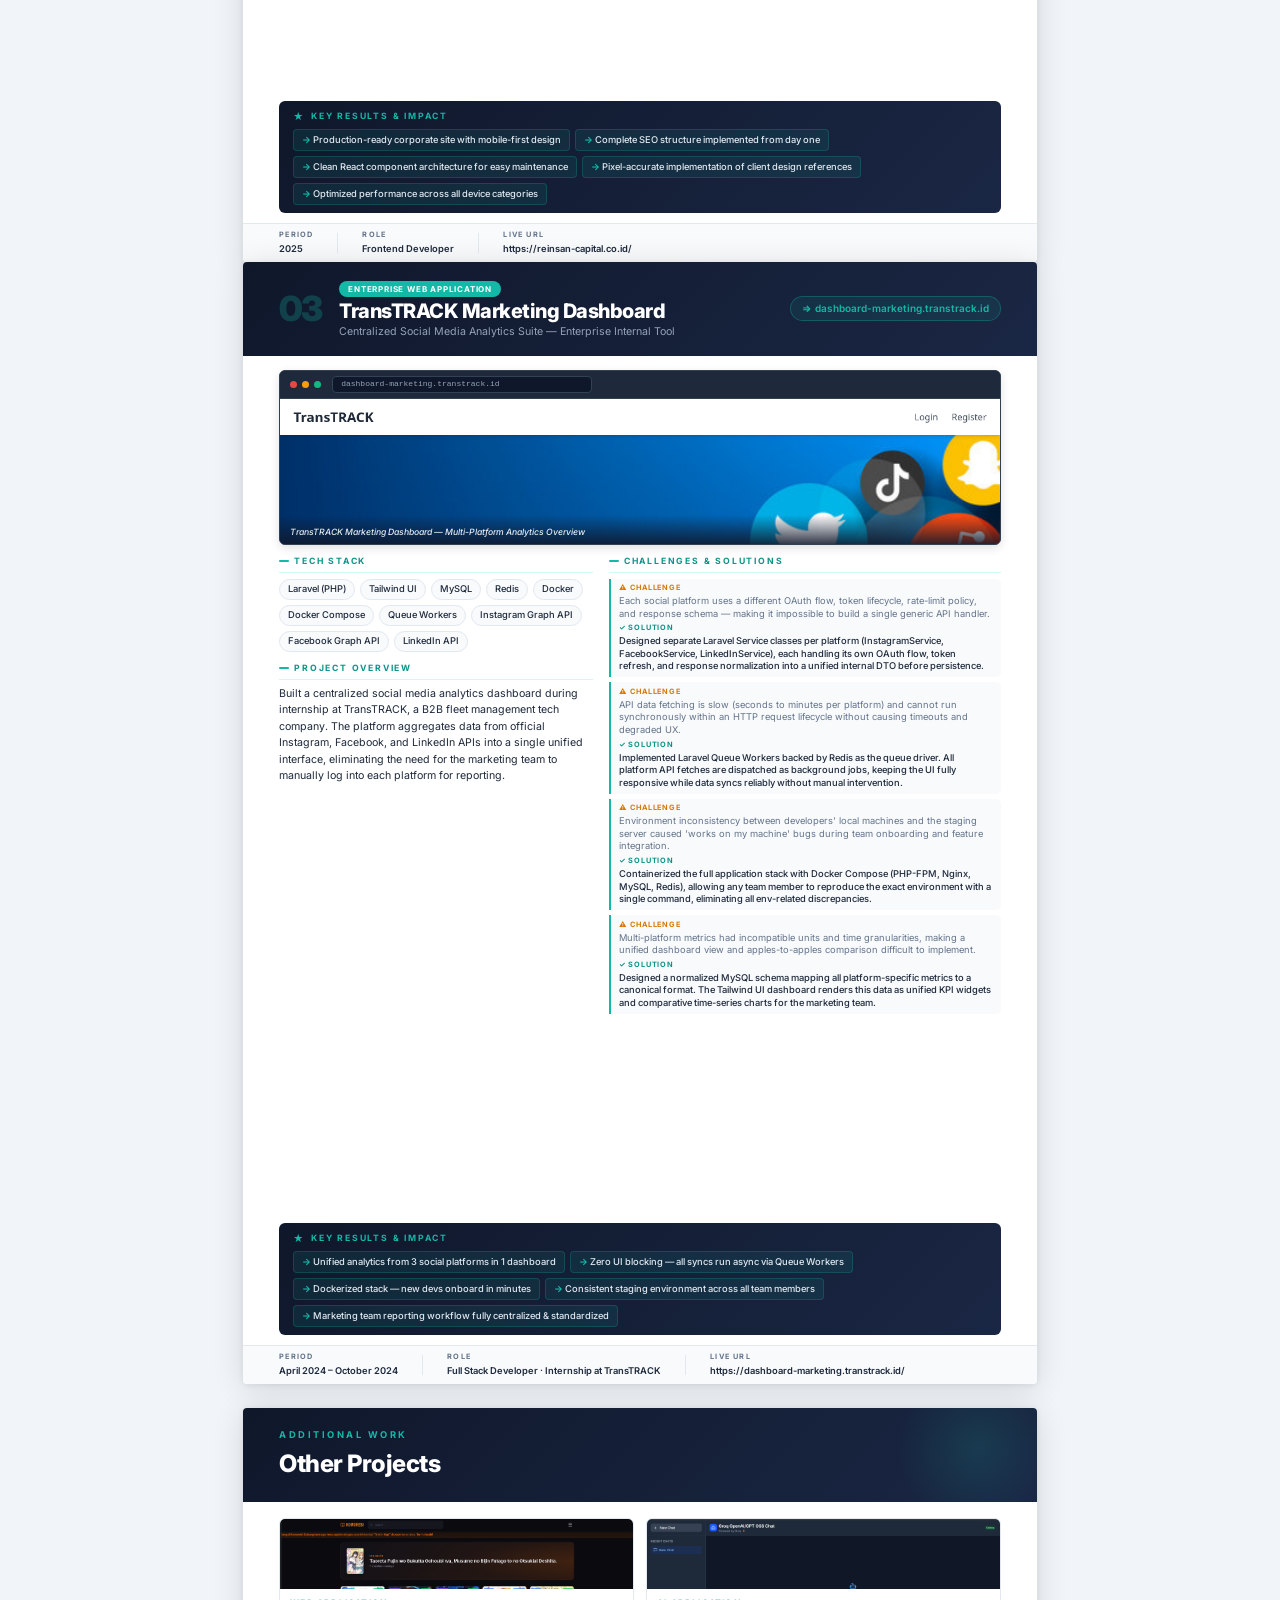
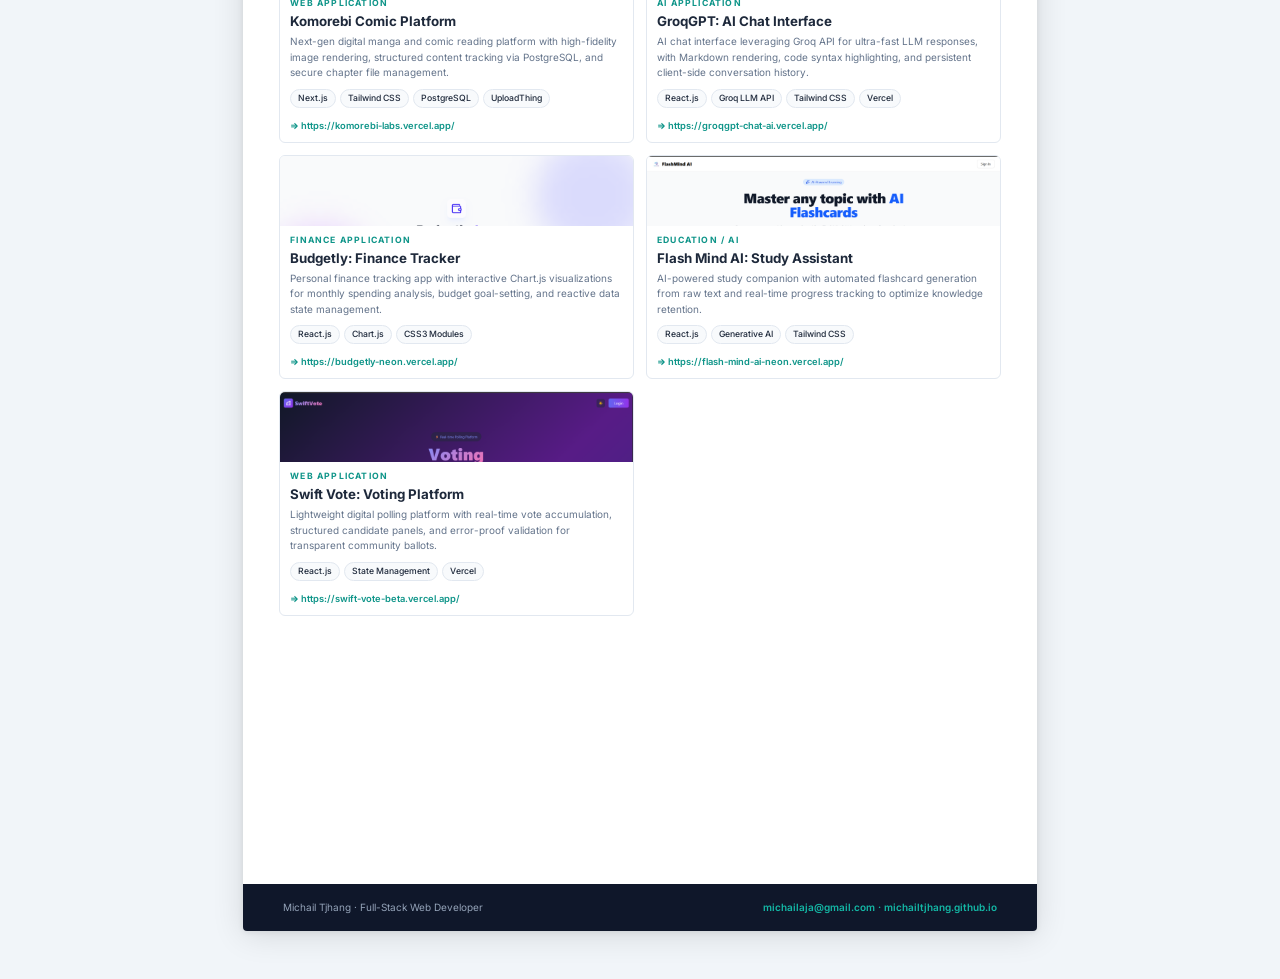
==== commit 20105e28: "fix: refine print layout with strict A4 sizing and adjust global typography and padding for better s" ====
--- a/portfolio-pdf.html
+++ b/portfolio-pdf.html
@@ -45,21 +45,51 @@
            PRINT STYLES
         ============================================================ */
         @media print {
-            body { background: white; }
+            html, body {
+                width: 210mm !important;
+                height: 297mm !important;
+                background: white !important;
+                margin: 0 !important;
+                padding: 0 !important;
+                overflow: hidden !important;
+            }
             .no-print { display: none !important; }
+            .pages-wrapper {
+                padding: 0 !important;
+                margin: 0 !important;
+                gap: 0 !important;
+                display: block !important;
+            }
             .pdf-page {
+                width: 210mm !important;
+                height: 297mm !important;
+                max-height: 297mm !important;
+                box-sizing: border-box !important;
                 margin: 0 !important;
+                padding: 0 !important;
                 box-shadow: none !important;
                 border-radius: 0 !important;
-                page-break-after: always;
-                break-after: page;
+                border: none !important;
+                overflow: hidden !important;
+                page-break-before: always !important;
+                page-break-after: always !important;
+                break-before: page !important;
+                break-after: page !important;
+                page-break-inside: avoid !important;
+                break-inside: avoid !important;
+            }
+            .pdf-page:first-child {
+                page-break-before: avoid !important;
+                break-before: avoid !important;
             }
             .pdf-page:last-child {
-                page-break-after: avoid;
-                break-after: avoid;
+                page-break-after: avoid !important;
+                break-after: avoid !important;
             }
-            @page { size: A4 portrait; margin: 0; }
-            .pages-wrapper { padding: 0 !important; }
+            @page {
+                size: A4 portrait;
+                margin: 0;
+            }
         }
 
         /* ============================================================
@@ -152,7 +182,8 @@
         ============================================================ */
         .pdf-page {
             width: 210mm;
-            min-height: 297mm;
+            height: 297mm;
+            max-height: 297mm;
             background: white;
             box-shadow: 0 4px 32px rgba(0,0,0,0.12), 0 1px 6px rgba(0,0,0,0.08);
             border-radius: 4px;
@@ -160,6 +191,7 @@
             position: relative;
             display: flex;
             flex-direction: column;
+            box-sizing: border-box;
         }
 
         /* ============================================================
@@ -169,10 +201,10 @@
         /* Hero: dark header with photo + identity */
         .cover-hero {
             background: linear-gradient(135deg, #0f172a 0%, #1e293b 60%, #0f2744 100%);
-            padding: 44px 48px 36px;
-            display: flex;
-            align-items: center;
-            gap: 32px;
+            padding: 36px 44px 28px;
+            display: flex;
+            align-items: center;
+            gap: 28px;
             position: relative;
             overflow: hidden;
         }
@@ -193,7 +225,7 @@
         }
         .cover-photo-wrap { flex-shrink: 0; position: relative; z-index: 1; }
         .cover-photo {
-            width: 108px; height: 108px;
+            width: 96px; height: 96px;
             border-radius: 50%;
             object-fit: cover;
             object-position: center top;
@@ -213,7 +245,7 @@
             letter-spacing: 3.5px;
             text-transform: uppercase;
             color: var(--accent);
-            margin-bottom: 8px;
+            margin-bottom: 6px;
             display: flex;
             align-items: center;
             gap: 8px;
@@ -225,24 +257,24 @@
             display: inline-block;
         }
         .cover-name {
-            font-size: 34pt;
+            font-size: 30pt;
             font-weight: 900;
             color: white;
             line-height: 1;
             letter-spacing: -1.5px;
-            margin-bottom: 6px;
+            margin-bottom: 5px;
         }
         .cover-role {
-            font-size: 12pt;
+            font-size: 11pt;
             color: #94a3b8;
             font-weight: 400;
-            margin-bottom: 18px;
+            margin-bottom: 14px;
             letter-spacing: 0.2px;
         }
         .cover-contacts {
             display: flex;
             flex-wrap: wrap;
-            gap: 6px 18px;
+            gap: 5px 16px;
         }
         .cover-contact-item {
             display: flex;
@@ -267,15 +299,15 @@
         /* Cover body: bio + skills */
         .cover-body {
             flex: 1;
-            padding: 32px 48px 28px;
-            display: flex;
-            gap: 36px;
+            padding: 24px 44px 20px;
+            display: flex;
+            gap: 32px;
         }
         .cover-bio-col { flex: 1.6; }
         .cover-skills-col {
             flex: 1;
             border-left: 1.5px solid var(--border);
-            padding-left: 28px;
+            padding-left: 24px;
         }
 
         .section-overline {
@@ -284,7 +316,7 @@
             letter-spacing: 2.5px;
             text-transform: uppercase;
             color: var(--accent-dark);
-            margin-bottom: 10px;
+            margin-bottom: 8px;
             display: flex;
             align-items: center;
             gap: 8px;
@@ -298,10 +330,10 @@
         }
 
         .cover-bio-text {
-            font-size: 9.5pt;
+            font-size: 9pt;
             color: var(--text);
-            line-height: 1.75;
-            margin-bottom: 24px;
+            line-height: 1.65;
+            margin-bottom: 20px;
         }
 
         /* Stats row */
@@ -309,17 +341,17 @@
             display: grid;
             grid-template-columns: repeat(4, 1fr);
             gap: 8px;
-            margin-bottom: 20px;
+            margin-bottom: 16px;
         }
         .stat-card {
             background: var(--bg-light);
             border: 1px solid var(--border);
             border-radius: 8px;
-            padding: 10px 8px;
+            padding: 8px 6px;
             text-align: center;
         }
         .stat-value {
-            font-size: 16pt;
+            font-size: 15pt;
             font-weight: 800;
             color: var(--accent-dark);
             line-height: 1;
@@ -341,7 +373,7 @@
             align-items: center;
             background: var(--accent-light);
             color: var(--accent-dark);
-            padding: 3.5px 10px;
+            padding: 3px 9px;
             border-radius: 20px;
             font-size: 7.5pt;
             font-weight: 600;
@@ -352,9 +384,9 @@
             background: var(--bg-light);
             color: var(--text);
             border: 1px solid var(--border);
-            padding: 3px 9px;
+            padding: 2.5px 8px;
             border-radius: 20px;
-            font-size: 7.5pt;
+            font-size: 7pt;
             font-weight: 500;
         }
         .chips-wrap {
@@ -366,7 +398,7 @@
         /* Cover footer */
         .cover-footer {
             background: var(--accent);
-            padding: 12px 48px;
+            padding: 10px 44px;
             display: flex;
             align-items: center;
             justify-content: space-between;
@@ -389,24 +421,29 @@
         /* ============================================================
            PROJECT PAGES
         ============================================================ */
-        .project-page { min-height: 297mm; }
+        .project-page {
+            height: 297mm;
+            max-height: 297mm;
+            box-sizing: border-box;
+            overflow: hidden;
+        }
 
         /* Project header bar */
         .project-header {
             background: linear-gradient(135deg, #0f172a 0%, #1a2744 100%);
-            padding: 22px 40px;
-            display: flex;
-            align-items: center;
-            gap: 18px;
+            padding: 16px 36px;
+            display: flex;
+            align-items: center;
+            gap: 16px;
         }
         .project-number {
-            font-size: 32pt;
+            font-size: 26pt;
             font-weight: 900;
             color: var(--accent);
-            opacity: 0.2;
+            opacity: 0.25;
             line-height: 1;
             flex-shrink: 0;
-            width: 50px;
+            width: 44px;
             letter-spacing: -2px;
         }
         .project-header-info { flex: 1; min-width: 0; }
@@ -414,24 +451,24 @@
             display: inline-block;
             background: var(--accent);
             color: white;
-            padding: 2px 10px;
+            padding: 2px 9px;
             border-radius: 20px;
-            font-size: 6.5pt;
+            font-size: 6pt;
             font-weight: 700;
             letter-spacing: 0.8px;
             text-transform: uppercase;
-            margin-bottom: 5px;
+            margin-bottom: 3px;
         }
         .project-title {
-            font-size: 17pt;
+            font-size: 15pt;
             font-weight: 800;
             color: white;
             line-height: 1.1;
-            margin-bottom: 3px;
+            margin-bottom: 2px;
             letter-spacing: -0.5px;
         }
         .project-subtitle {
-            font-size: 8.5pt;
+            font-size: 8pt;
             color: #94a3b8;
             font-weight: 400;
         }
@@ -442,7 +479,7 @@
             font-weight: 600;
             background: rgba(20,184,166,0.1);
             border: 1px solid rgba(20,184,166,0.3);
-            padding: 5px 12px;
+            padding: 4px 11px;
             border-radius: 20px;
             white-space: nowrap;
         }
@@ -450,33 +487,35 @@
         /* Project body */
         .project-body {
             flex: 1;
-            padding: 22px 40px 16px;
+            padding: 14px 36px 10px;
             display: flex;
             flex-direction: column;
-            gap: 16px;
+            gap: 10px;
+            min-height: 0;
         }
 
         /* Screenshot Browser Mockup Frame */
         .project-screenshot {
-            border-radius: 8px;
+            border-radius: 6px;
             overflow: hidden;
             border: 1px solid #334155;
-            box-shadow: 0 4px 14px rgba(0,0,0,0.15);
+            box-shadow: 0 3px 10px rgba(0,0,0,0.12);
             background: #0f172a;
             position: relative;
             width: 100%;
+            flex-shrink: 0;
         }
         .browser-bar {
             background: #1e293b;
-            padding: 6px 12px;
-            display: flex;
-            align-items: center;
-            gap: 6px;
+            padding: 5px 10px;
+            display: flex;
+            align-items: center;
+            gap: 5px;
             border-bottom: 1px solid #334155;
         }
         .browser-dot {
-            width: 8px;
-            height: 8px;
+            width: 7px;
+            height: 7px;
             border-radius: 50%;
             display: inline-block;
         }
@@ -484,15 +523,15 @@
         .browser-dot.yellow { background: #f59e0b; }
         .browser-dot.green { background: #10b981; }
         .browser-url-text {
-            margin-left: 8px;
-            font-size: 6.5pt;
+            margin-left: 6px;
+            font-size: 6pt;
             color: #94a3b8;
             background: #0f172a;
-            padding: 2px 10px;
+            padding: 1.5px 8px;
             border-radius: 4px;
             border: 1px solid #334155;
             flex: 1;
-            max-width: 280px;
+            max-width: 260px;
             white-space: nowrap;
             overflow: hidden;
             text-overflow: ellipsis;
@@ -500,7 +539,7 @@
         }
         .browser-img-wrap {
             width: 100%;
-            height: 225px;
+            height: 145px;
             overflow: hidden;
             background: #0f172a;
             display: flex;
@@ -519,10 +558,10 @@
             position: absolute;
             bottom: 0; left: 0; right: 0;
             background: linear-gradient(transparent, rgba(15,23,42,0.85));
-            padding: 8px 12px 6px;
+            padding: 6px 10px 4px;
         }
         .screenshot-caption {
-            font-size: 7pt;
+            font-size: 6.5pt;
             color: rgba(255,255,255,0.9);
             font-weight: 500;
             font-style: italic;
@@ -531,29 +570,29 @@
         /* Extra images under Project Overview */
         .extra-images-grid {
             display: grid;
-            grid-template-columns: repeat(auto-fit, minmax(130px, 1fr));
-            gap: 8px;
-            margin-top: 6px;
+            grid-template-columns: repeat(auto-fit, minmax(110px, 1fr));
+            gap: 6px;
+            margin-top: 4px;
         }
         .extra-img-card {
-            border-radius: 6px;
+            border-radius: 5px;
             overflow: hidden;
             border: 1px solid var(--border);
             background: #0f172a;
         }
         .extra-img-card img {
             width: 100%;
-            height: 95px;
+            height: 55px;
             object-fit: cover;
             object-position: top center;
             display: block;
         }
         .extra-img-caption {
             display: block;
-            padding: 4px 6px;
-            font-size: 6.5pt;
+            padding: 3px 5px;
+            font-size: 6pt;
             color: var(--text-muted);
-            line-height: 1.3;
+            line-height: 1.2;
             font-weight: 500;
         }
 
@@ -561,36 +600,37 @@
         .project-content-row {
             display: grid;
             grid-template-columns: 1fr 1.25fr;
-            gap: 20px;
+            gap: 16px;
             flex: 1;
+            min-height: 0;
         }
 
         /* Info block */
-        .info-block { margin-bottom: 14px; }
+        .info-block { margin-bottom: 10px; }
         .info-block:last-child { margin-bottom: 0; }
         .info-heading {
-            font-size: 7pt;
-            font-weight: 700;
-            letter-spacing: 2px;
+            font-size: 6.5pt;
+            font-weight: 700;
+            letter-spacing: 1.8px;
             text-transform: uppercase;
             color: var(--accent-dark);
-            margin-bottom: 8px;
-            padding-bottom: 5px;
+            margin-bottom: 6px;
+            padding-bottom: 4px;
             border-bottom: 1.5px solid var(--accent-light);
             display: flex;
             align-items: center;
-            gap: 6px;
+            gap: 5px;
         }
         .info-heading::before {
             content: '';
-            width: 12px; height: 2px;
+            width: 10px; height: 2px;
             background: var(--accent);
             border-radius: 2px;
         }
         .overview-text {
-            font-size: 8.5pt;
+            font-size: 8pt;
             color: var(--text);
-            line-height: 1.68;
+            line-height: 1.55;
         }
 
         /* CS Items */
@@ -598,76 +638,77 @@
             list-style: none;
             display: flex;
             flex-direction: column;
-            gap: 7px;
+            gap: 5px;
         }
         .cs-item {
             background: var(--bg-light);
-            border-left: 3px solid var(--accent);
-            border-radius: 0 6px 6px 0;
-            padding: 7px 10px;
+            border-left: 2.5px solid var(--accent);
+            border-radius: 0 5px 5px 0;
+            padding: 4.5px 8px;
         }
         .cs-challenge {
-            font-size: 7.5pt;
+            font-size: 7pt;
             color: var(--text-muted);
-            margin-bottom: 3px;
-            line-height: 1.5;
+            margin-bottom: 2px;
+            line-height: 1.35;
         }
         .cs-challenge-label {
-            font-size: 6pt;
-            font-weight: 700;
-            letter-spacing: 1px;
+            font-size: 5.5pt;
+            font-weight: 700;
+            letter-spacing: 0.8px;
             text-transform: uppercase;
-            color: #f59e0b;
-            margin-bottom: 2px;
+            color: #d97706;
+            margin-bottom: 1px;
         }
         .cs-solution {
-            font-size: 7.5pt;
+            font-size: 7pt;
             color: var(--text);
             font-weight: 500;
-            line-height: 1.55;
+            line-height: 1.35;
         }
         .cs-solution-label {
-            font-size: 6pt;
-            font-weight: 700;
-            letter-spacing: 1px;
+            font-size: 5.5pt;
+            font-weight: 700;
+            letter-spacing: 0.8px;
             text-transform: uppercase;
             color: var(--accent-dark);
-            margin-top: 4px;
-            margin-bottom: 2px;
+            margin-top: 3px;
+            margin-bottom: 1px;
         }
 
         /* Impact section */
         .impact-section {
             background: linear-gradient(135deg, var(--primary) 0%, #1a2744 100%);
-            border-radius: 8px;
-            padding: 14px 18px;
+            border-radius: 6px;
+            padding: 8px 14px;
+            flex-shrink: 0;
         }
         .impact-heading {
-            font-size: 7pt;
-            font-weight: 700;
-            letter-spacing: 2px;
+            font-size: 6.5pt;
+            font-weight: 700;
+            letter-spacing: 1.8px;
             text-transform: uppercase;
             color: var(--accent);
-            margin-bottom: 10px;
-            display: flex;
-            align-items: center;
-            gap: 8px;
+            margin-bottom: 5px;
+            display: flex;
+            align-items: center;
+            gap: 6px;
         }
         .impact-heading::before {
             content: '★';
-            font-size: 8pt;
+            font-size: 7.5pt;
         }
         .impact-grid {
             display: flex;
             flex-wrap: wrap;
-            gap: 6px;
+            gap: 5px;
         }
         .impact-item {
             background: rgba(20,184,166,0.1);
             border: 1px solid rgba(20,184,166,0.22);
-            border-radius: 5px;
-            padding: 4.5px 11px;
-            font-size: 7.5pt;
+            border-radius: 4px;
+            padding: 3px 8px;
+            font-size: 7pt;
             color: #e2e8f0;
             font-weight: 500;
         }
@@ -681,38 +722,44 @@
         .project-meta {
             background: var(--bg-light);
             border-top: 1px solid var(--border);
-            padding: 9px 40px;
-            display: flex;
-            gap: 28px;
-            align-items: center;
+            padding: 6px 36px;
+            display: flex;
+            gap: 24px;
+            align-items: center;
+            flex-shrink: 0;
         }
         .meta-pair { display: flex; flex-direction: column; gap: 1px; }
         .meta-key {
-            font-size: 6pt;
-            font-weight: 700;
-            letter-spacing: 1.5px;
+            font-size: 5.5pt;
+            font-weight: 700;
+            letter-spacing: 1.2px;
             text-transform: uppercase;
             color: var(--text-muted);
         }
         .meta-val {
-            font-size: 7.5pt;
+            font-size: 7pt;
             color: var(--text);
             font-weight: 600;
         }
         .meta-sep {
             width: 1px;
-            height: 24px;
+            height: 20px;
             background: var(--border);
         }
 
         /* ============================================================
            OTHER PROJECTS PAGE
         ============================================================ */
-        .other-page { min-height: 297mm; }
+        .other-page {
+            height: 297mm;
+            max-height: 297mm;
+            box-sizing: border-box;
+            overflow: hidden;
+        }
 
         .other-page-header {
             background: linear-gradient(135deg, #0f172a 0%, #1a2744 100%);
-            padding: 28px 40px;
+            padding: 20px 36px;
             position: relative;
             overflow: hidden;
         }
@@ -725,15 +772,15 @@
             border-radius: 50%;
         }
         .other-sub-label {
-            font-size: 7.5pt;
-            font-weight: 700;
-            letter-spacing: 3px;
+            font-size: 7pt;
+            font-weight: 700;
+            letter-spacing: 2.5px;
             text-transform: uppercase;
             color: var(--accent);
-            margin-bottom: 6px;
+            margin-bottom: 4px;
         }
         .other-main-title {
-            font-size: 22pt;
+            font-size: 18pt;
             font-weight: 800;
             color: white;
             letter-spacing: -0.5px;
@@ -742,26 +789,27 @@
         .other-projects-grid {
             display: grid;
             grid-template-columns: 1fr 1fr;
-            gap: 18px;
-            padding: 28px 40px;
+            gap: 12px;
+            padding: 16px 36px;
             flex: 1;
+            align-content: start;
         }
 
         .other-card {
             border: 1px solid var(--border);
-            border-radius: 8px;
+            border-radius: 6px;
             overflow: hidden;
-            transition: box-shadow 0.2s;
+            background: white;
         }
         .other-card-img {
             width: 100%;
-            height: 88px;
+            height: 70px;
             object-fit: cover;
             object-position: top;
             display: block;
             background: var(--bg-light);
         }
-        .other-card-body { padding: 12px 14px; }
+        .other-card-body { padding: 8px 10px; }
         .other-card-category {
             font-size: 6.5pt;
             font-weight: 700;
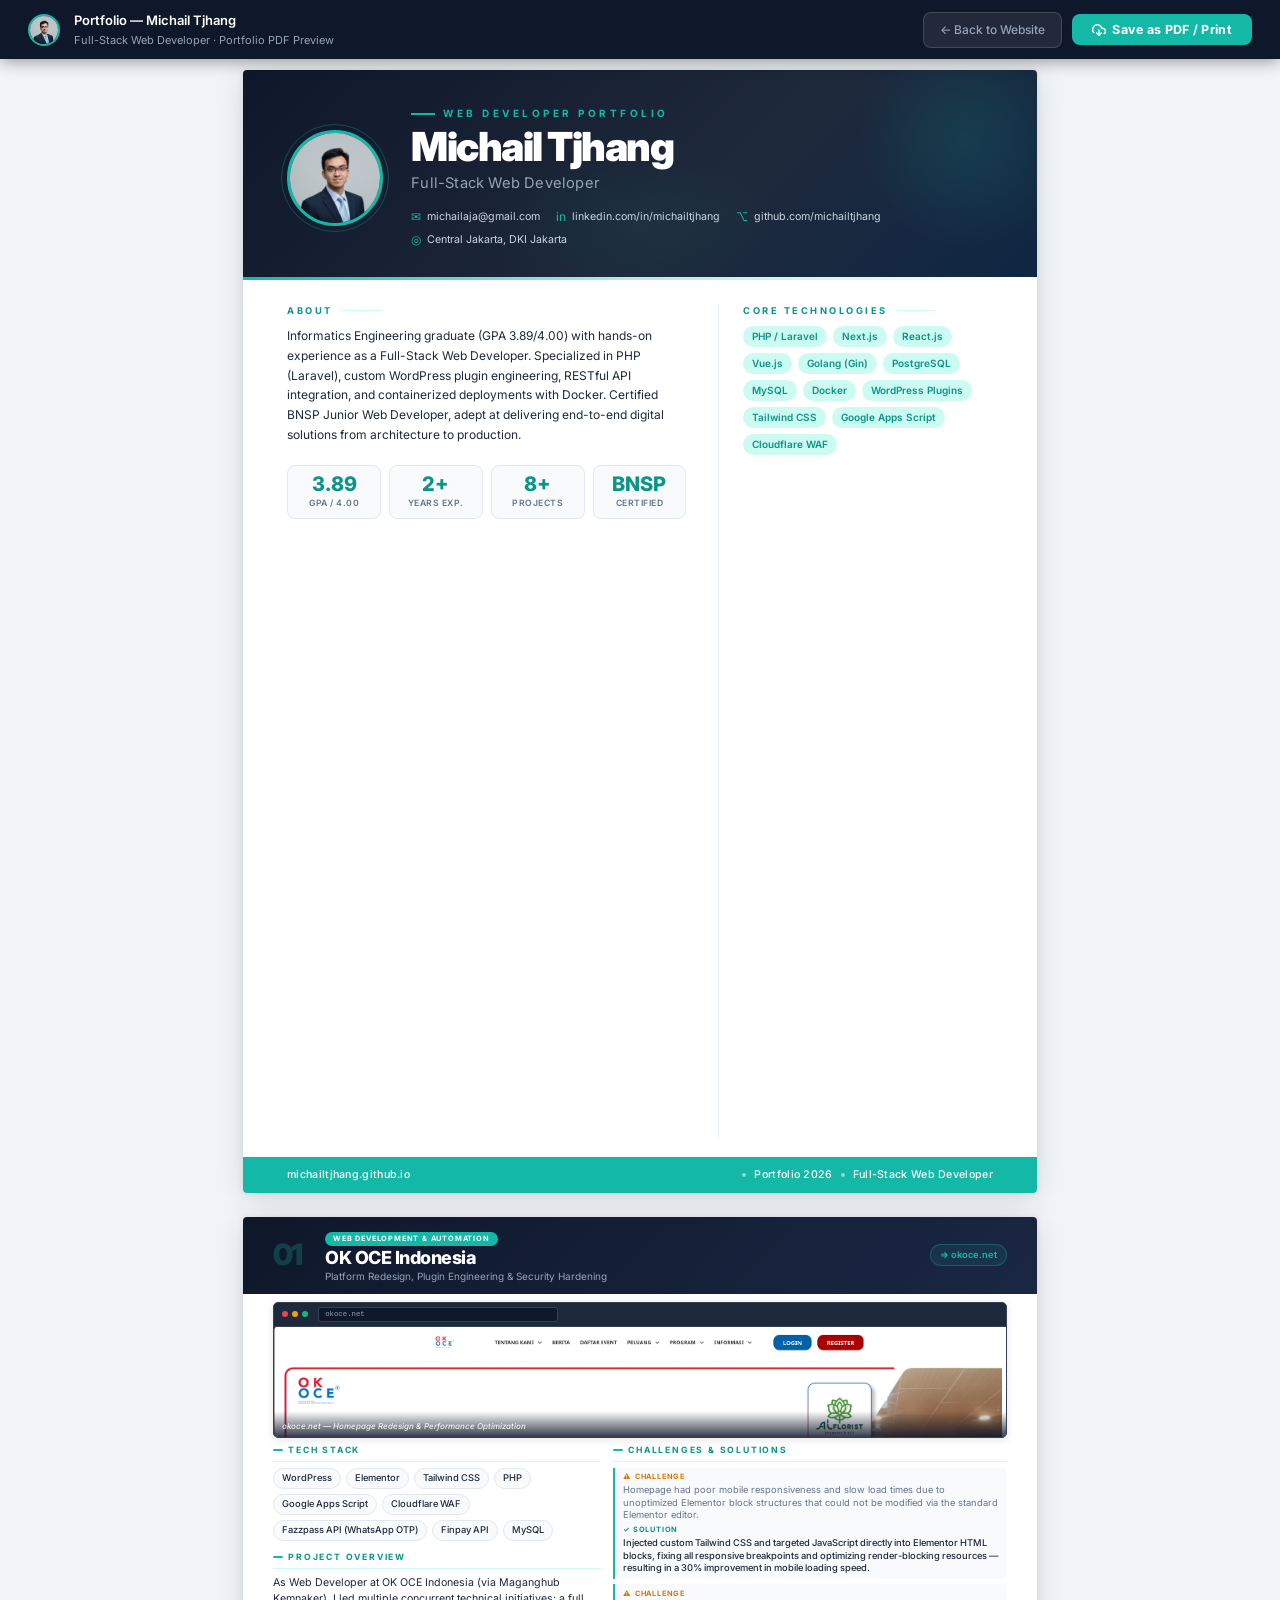
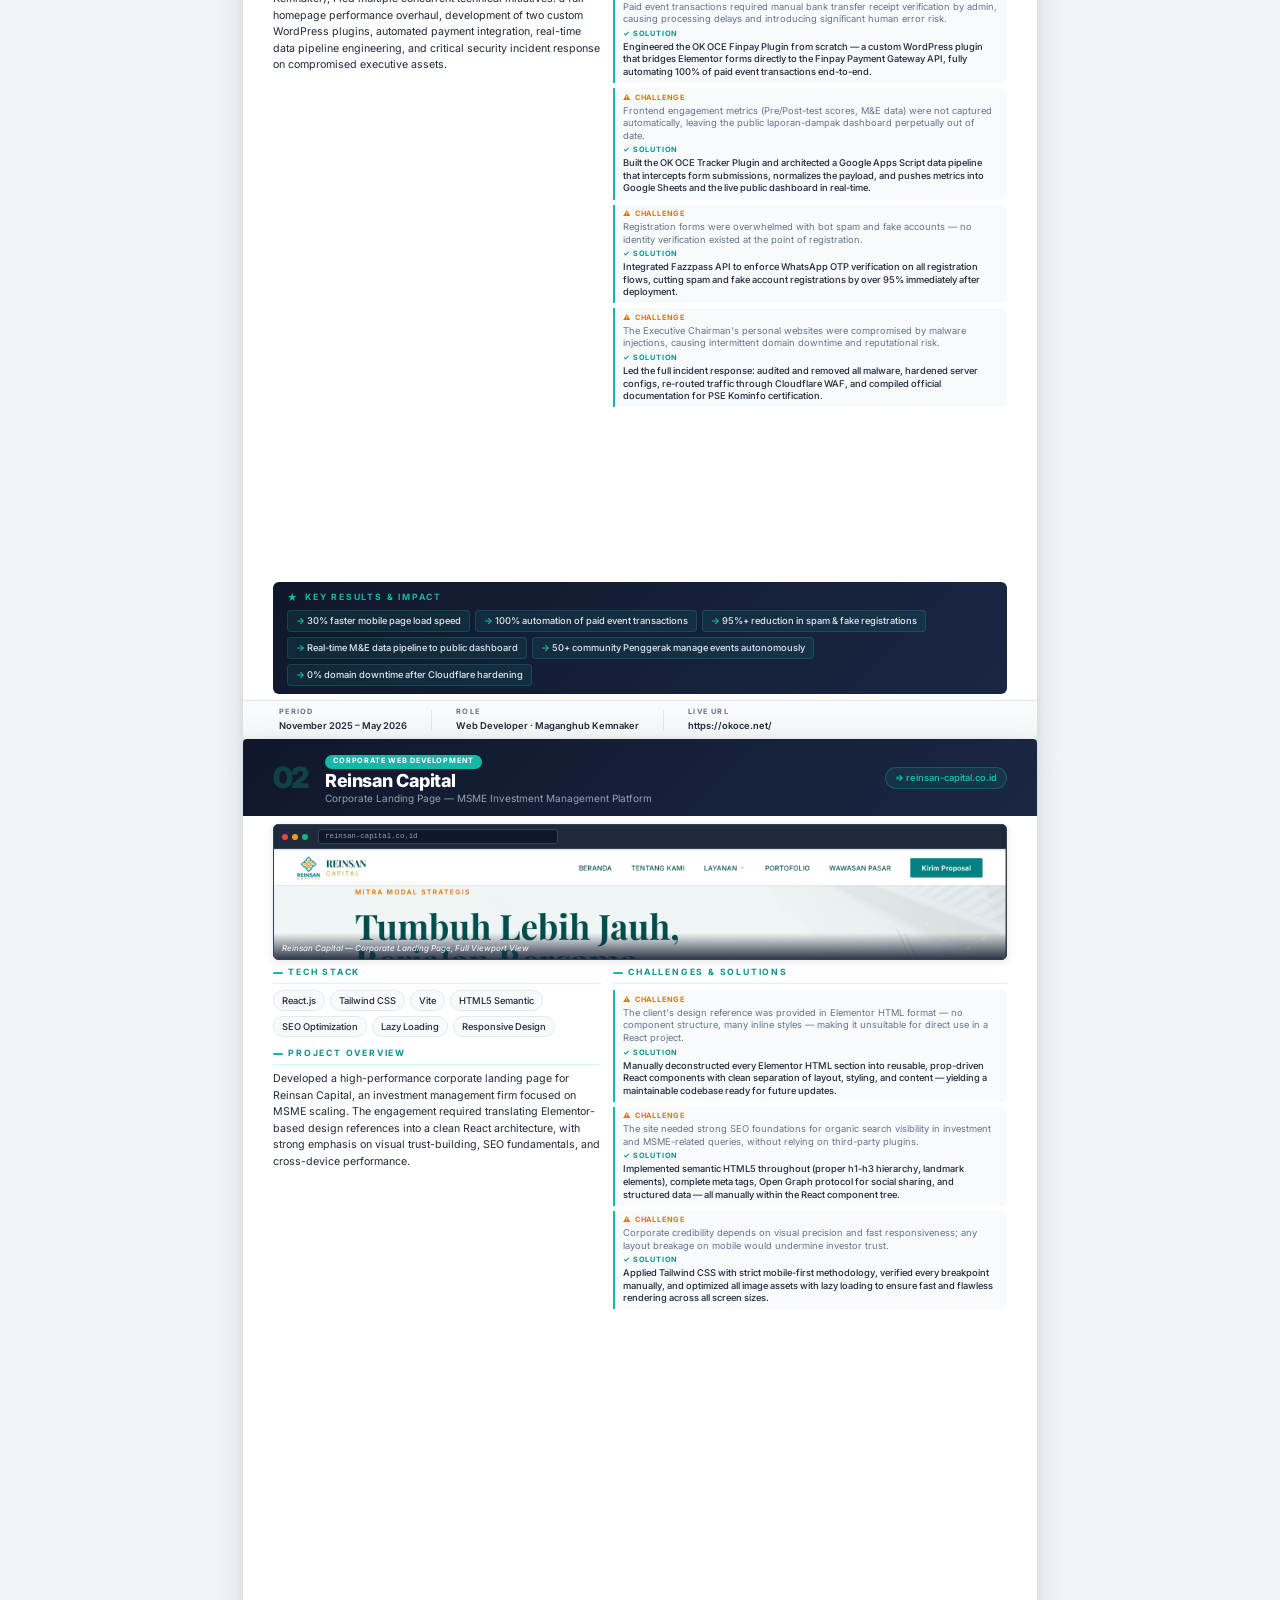
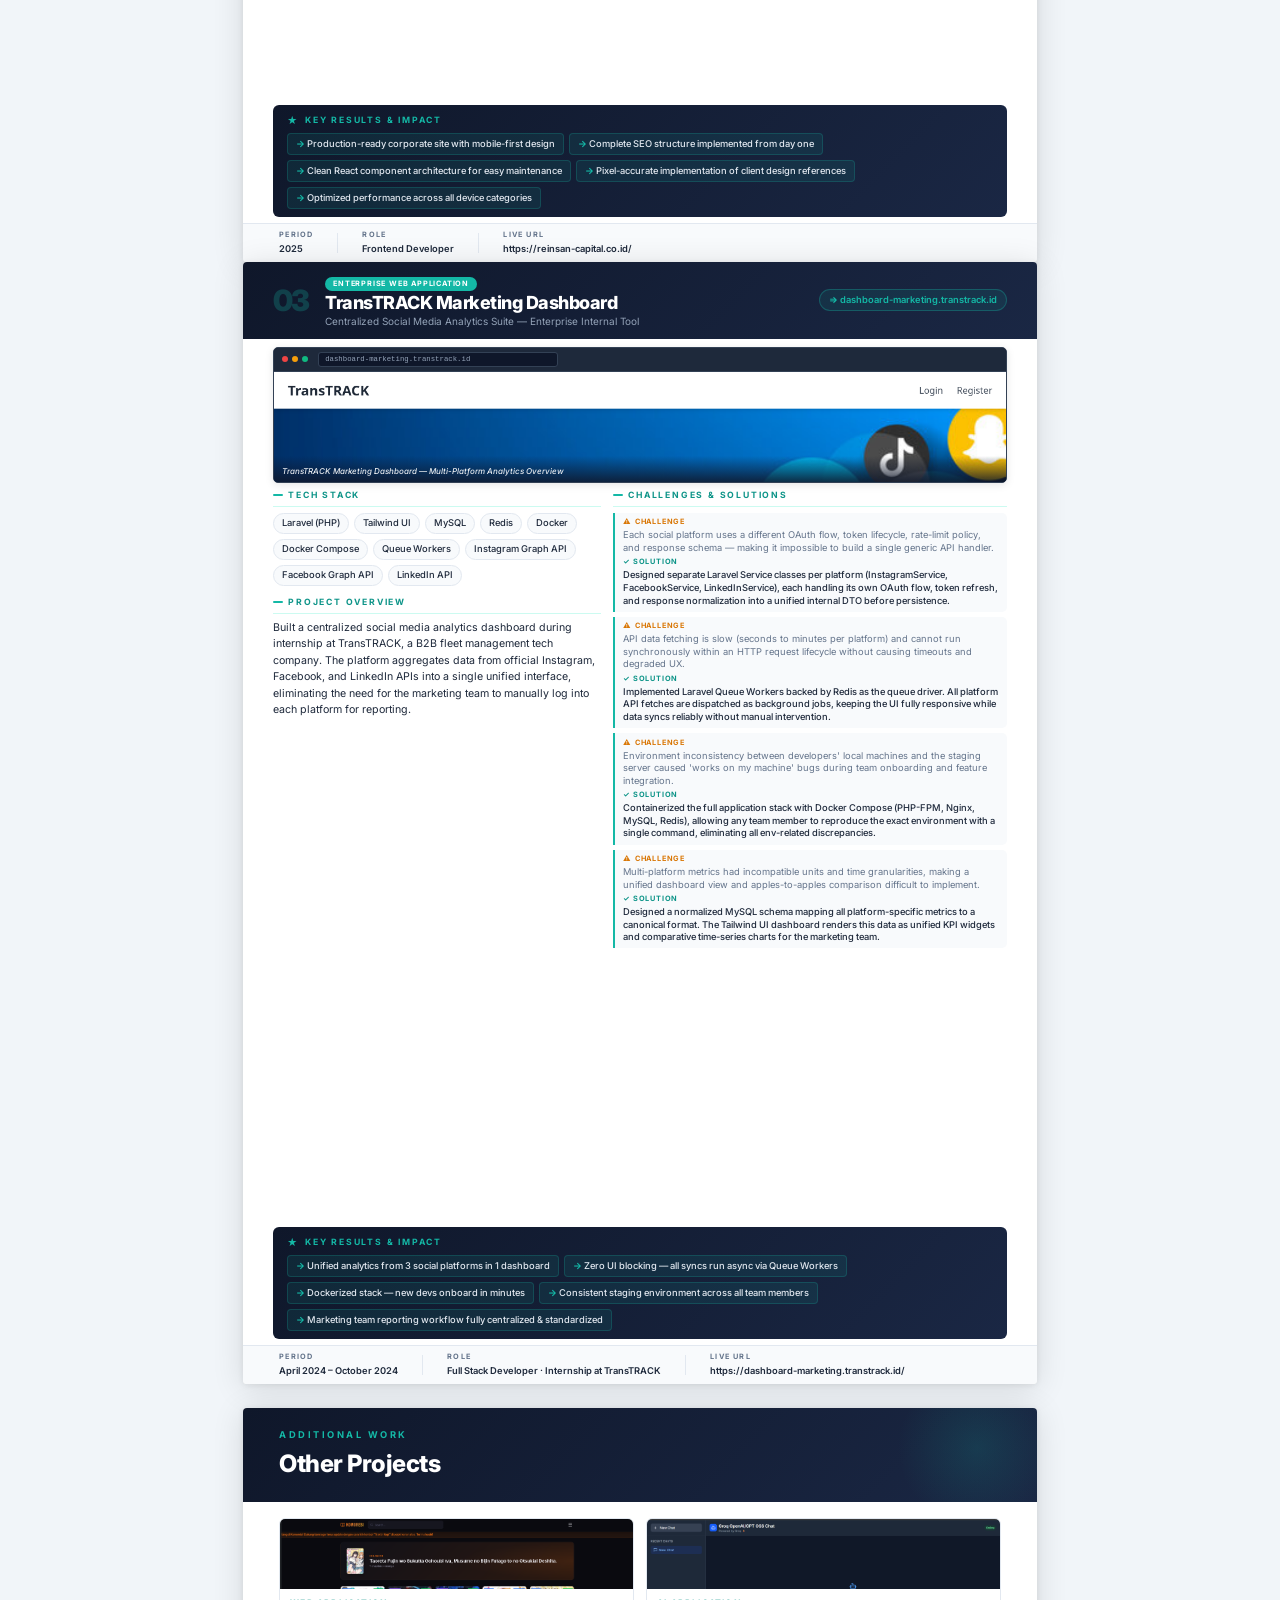
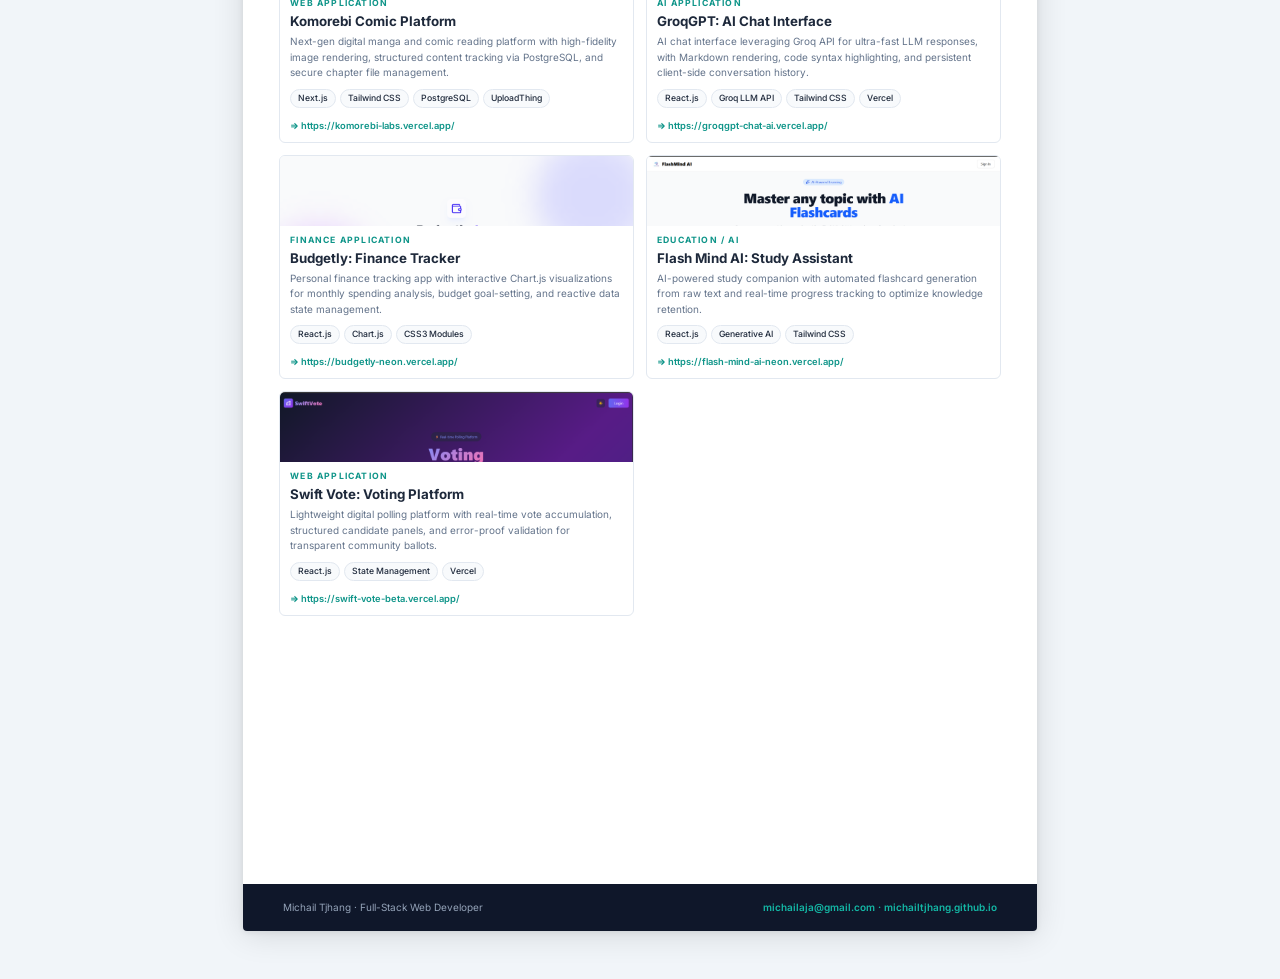
==== commit 93d335ec: "refactor: adjust print media layout and reduce project component dimensions for better scaling" ====
--- a/portfolio-pdf.html
+++ b/portfolio-pdf.html
@@ -46,12 +46,12 @@
         ============================================================ */
         @media print {
             html, body {
-                width: 210mm !important;
-                height: 297mm !important;
+                width: 100% !important;
+                height: auto !important;
                 background: white !important;
                 margin: 0 !important;
                 padding: 0 !important;
-                overflow: hidden !important;
+                overflow: visible !important;
             }
             .no-print { display: none !important; }
             .pages-wrapper {
@@ -61,26 +61,21 @@
                 display: block !important;
             }
             .pdf-page {
-                width: 210mm !important;
-                height: 297mm !important;
-                max-height: 297mm !important;
+                width: 100% !important;
+                max-width: 210mm !important;
+                height: auto !important;
+                max-height: none !important;
                 box-sizing: border-box !important;
-                margin: 0 !important;
+                margin: 0 auto !important;
                 padding: 0 !important;
                 box-shadow: none !important;
                 border-radius: 0 !important;
                 border: none !important;
                 overflow: hidden !important;
-                page-break-before: always !important;
                 page-break-after: always !important;
-                break-before: page !important;
                 break-after: page !important;
                 page-break-inside: avoid !important;
                 break-inside: avoid !important;
-            }
-            .pdf-page:first-child {
-                page-break-before: avoid !important;
-                break-before: avoid !important;
             }
             .pdf-page:last-child {
                 page-break-after: avoid !important;
@@ -422,8 +417,6 @@
            PROJECT PAGES
         ============================================================ */
         .project-page {
-            height: 297mm;
-            max-height: 297mm;
             box-sizing: border-box;
             overflow: hidden;
         }
@@ -431,19 +424,19 @@
         /* Project header bar */
         .project-header {
             background: linear-gradient(135deg, #0f172a 0%, #1a2744 100%);
-            padding: 16px 36px;
-            display: flex;
-            align-items: center;
-            gap: 16px;
+            padding: 10px 30px;
+            display: flex;
+            align-items: center;
+            gap: 14px;
         }
         .project-number {
-            font-size: 26pt;
+            font-size: 22pt;
             font-weight: 900;
             color: var(--accent);
             opacity: 0.25;
             line-height: 1;
             flex-shrink: 0;
-            width: 44px;
+            width: 38px;
             letter-spacing: -2px;
         }
         .project-header-info { flex: 1; min-width: 0; }
@@ -451,35 +444,35 @@
             display: inline-block;
             background: var(--accent);
             color: white;
-            padding: 2px 9px;
+            padding: 1.5px 8px;
             border-radius: 20px;
-            font-size: 6pt;
+            font-size: 5.5pt;
             font-weight: 700;
             letter-spacing: 0.8px;
             text-transform: uppercase;
-            margin-bottom: 3px;
+            margin-bottom: 2px;
         }
         .project-title {
-            font-size: 15pt;
+            font-size: 13.5pt;
             font-weight: 800;
             color: white;
             line-height: 1.1;
-            margin-bottom: 2px;
+            margin-bottom: 1px;
             letter-spacing: -0.5px;
         }
         .project-subtitle {
-            font-size: 8pt;
+            font-size: 7.5pt;
             color: #94a3b8;
             font-weight: 400;
         }
         .project-url-pill {
             flex-shrink: 0;
             color: var(--accent);
-            font-size: 7.5pt;
+            font-size: 7pt;
             font-weight: 600;
             background: rgba(20,184,166,0.1);
             border: 1px solid rgba(20,184,166,0.3);
-            padding: 4px 11px;
+            padding: 3px 9px;
             border-radius: 20px;
             white-space: nowrap;
         }
@@ -487,19 +480,19 @@
         /* Project body */
         .project-body {
             flex: 1;
-            padding: 14px 36px 10px;
+            padding: 8px 30px 6px;
             display: flex;
             flex-direction: column;
-            gap: 10px;
+            gap: 6px;
             min-height: 0;
         }
 
         /* Screenshot Browser Mockup Frame */
         .project-screenshot {
-            border-radius: 6px;
+            border-radius: 5px;
             overflow: hidden;
             border: 1px solid #334155;
-            box-shadow: 0 3px 10px rgba(0,0,0,0.12);
+            box-shadow: 0 2px 8px rgba(0,0,0,0.1);
             background: #0f172a;
             position: relative;
             width: 100%;
@@ -507,15 +500,15 @@
         }
         .browser-bar {
             background: #1e293b;
-            padding: 5px 10px;
-            display: flex;
-            align-items: center;
-            gap: 5px;
+            padding: 4px 8px;
+            display: flex;
+            align-items: center;
+            gap: 4px;
             border-bottom: 1px solid #334155;
         }
         .browser-dot {
-            width: 7px;
-            height: 7px;
+            width: 6px;
+            height: 6px;
             border-radius: 50%;
             display: inline-block;
         }
@@ -524,14 +517,14 @@
         .browser-dot.green { background: #10b981; }
         .browser-url-text {
             margin-left: 6px;
-            font-size: 6pt;
+            font-size: 5.5pt;
             color: #94a3b8;
             background: #0f172a;
-            padding: 1.5px 8px;
-            border-radius: 4px;
+            padding: 1px 6px;
+            border-radius: 3px;
             border: 1px solid #334155;
             flex: 1;
-            max-width: 260px;
+            max-width: 240px;
             white-space: nowrap;
             overflow: hidden;
             text-overflow: ellipsis;
@@ -539,7 +532,7 @@
         }
         .browser-img-wrap {
             width: 100%;
-            height: 145px;
+            height: 110px;
             overflow: hidden;
             background: #0f172a;
             display: flex;
@@ -558,10 +551,10 @@
             position: absolute;
             bottom: 0; left: 0; right: 0;
             background: linear-gradient(transparent, rgba(15,23,42,0.85));
-            padding: 6px 10px 4px;
+            padding: 4px 8px 3px;
         }
         .screenshot-caption {
-            font-size: 6.5pt;
+            font-size: 6pt;
             color: rgba(255,255,255,0.9);
             font-weight: 500;
             font-style: italic;
@@ -570,37 +563,37 @@
         /* Extra images under Project Overview */
         .extra-images-grid {
             display: grid;
-            grid-template-columns: repeat(auto-fit, minmax(110px, 1fr));
-            gap: 6px;
-            margin-top: 4px;
+            grid-template-columns: repeat(auto-fit, minmax(90px, 1fr));
+            gap: 5px;
+            margin-top: 3px;
         }
         .extra-img-card {
-            border-radius: 5px;
+            border-radius: 4px;
             overflow: hidden;
             border: 1px solid var(--border);
             background: #0f172a;
         }
         .extra-img-card img {
             width: 100%;
-            height: 55px;
+            height: 40px;
             object-fit: cover;
             object-position: top center;
             display: block;
         }
         .extra-img-caption {
             display: block;
-            padding: 3px 5px;
-            font-size: 6pt;
+            padding: 2px 4px;
+            font-size: 5.5pt;
             color: var(--text-muted);
-            line-height: 1.2;
+            line-height: 1.15;
             font-weight: 500;
         }
 
         /* Content row: left col + right col */
         .project-content-row {
             display: grid;
-            grid-template-columns: 1fr 1.25fr;
-            gap: 16px;
+            grid-template-columns: 1fr 1.2fr;
+            gap: 12px;
             flex: 1;
             min-height: 0;
         }
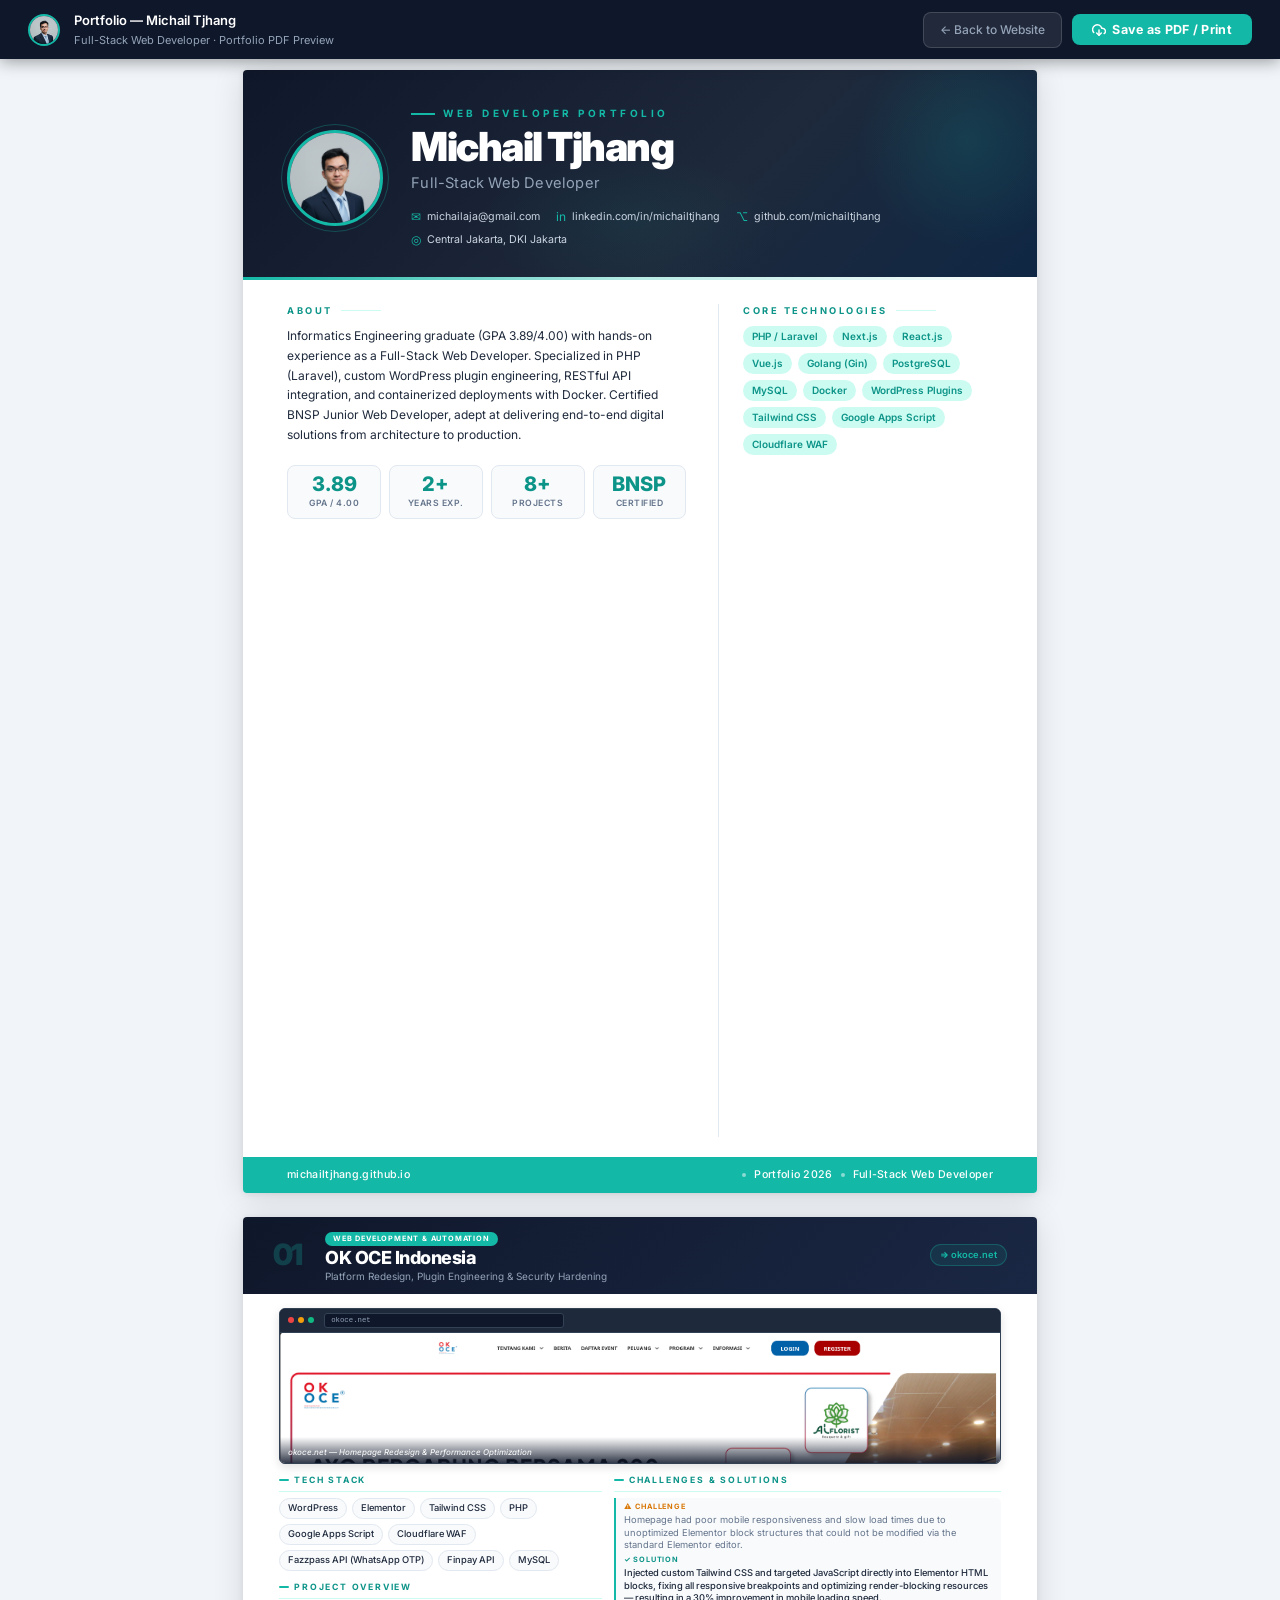
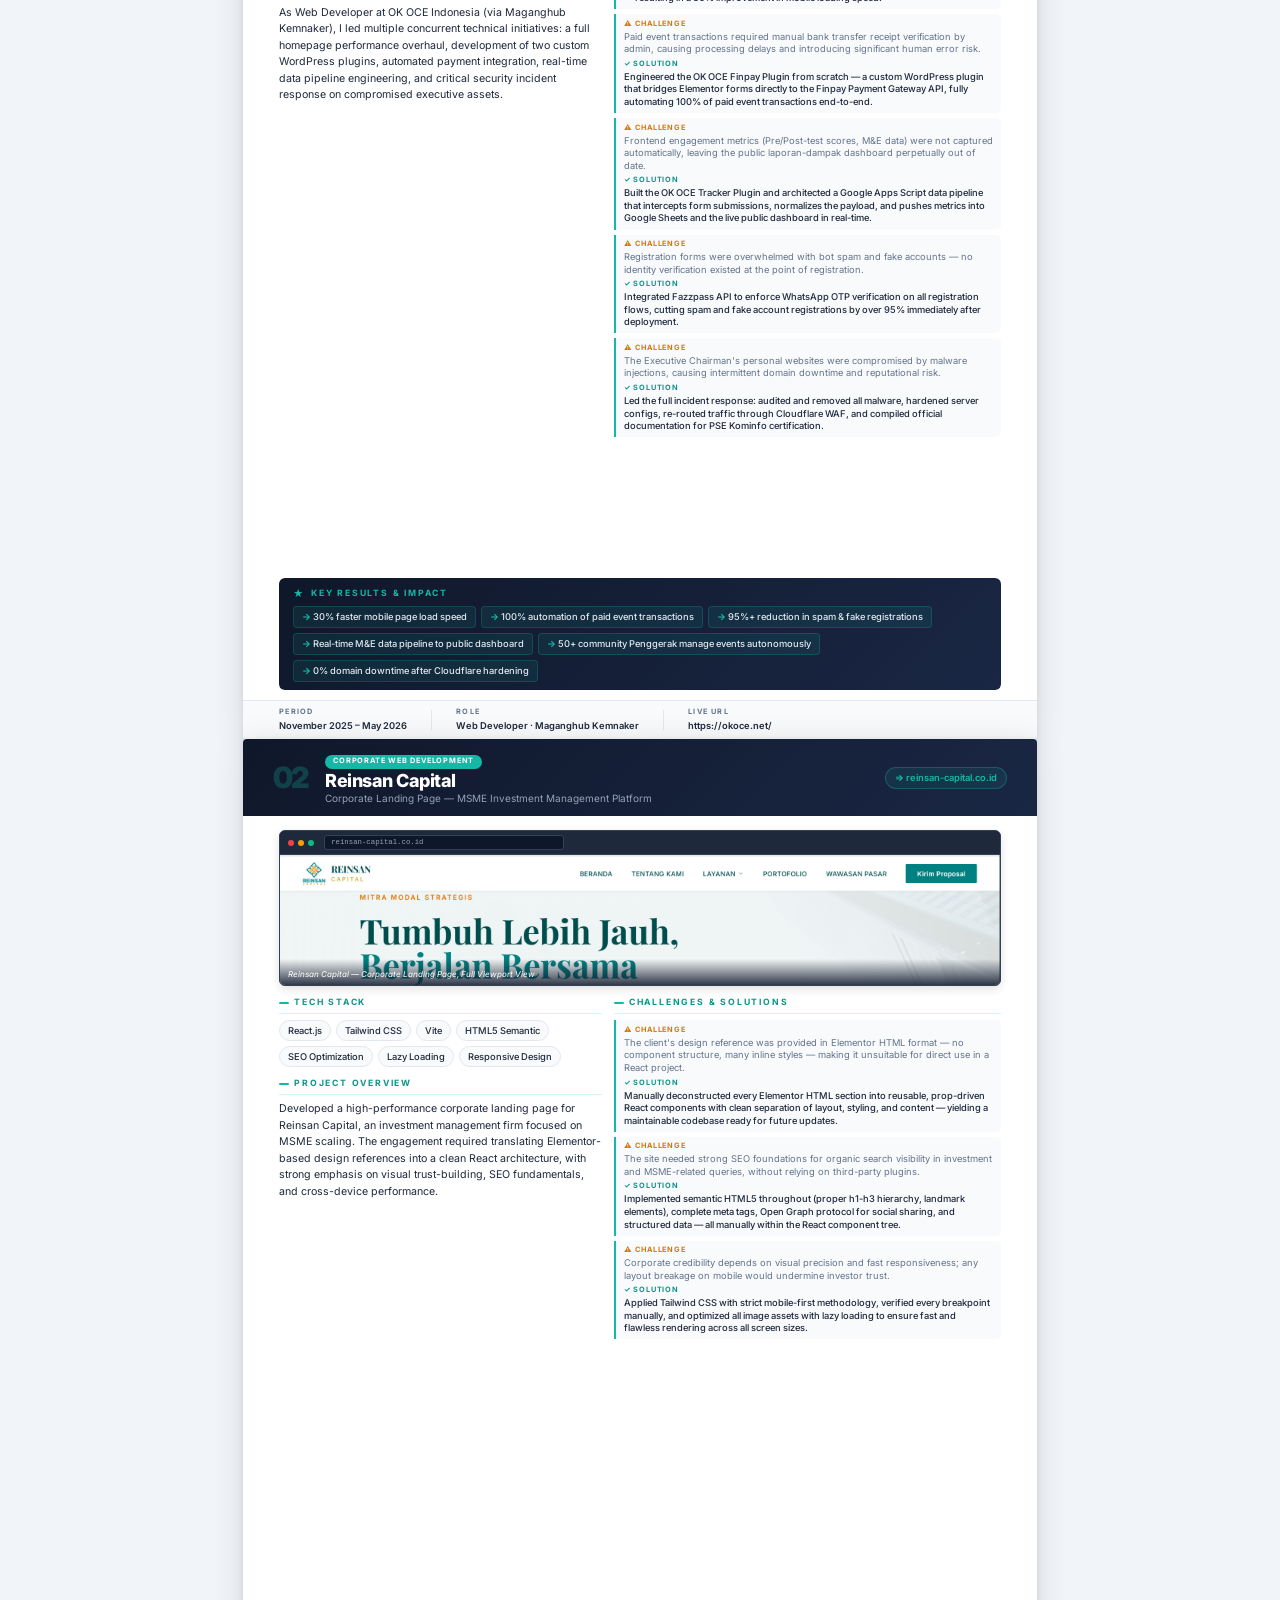
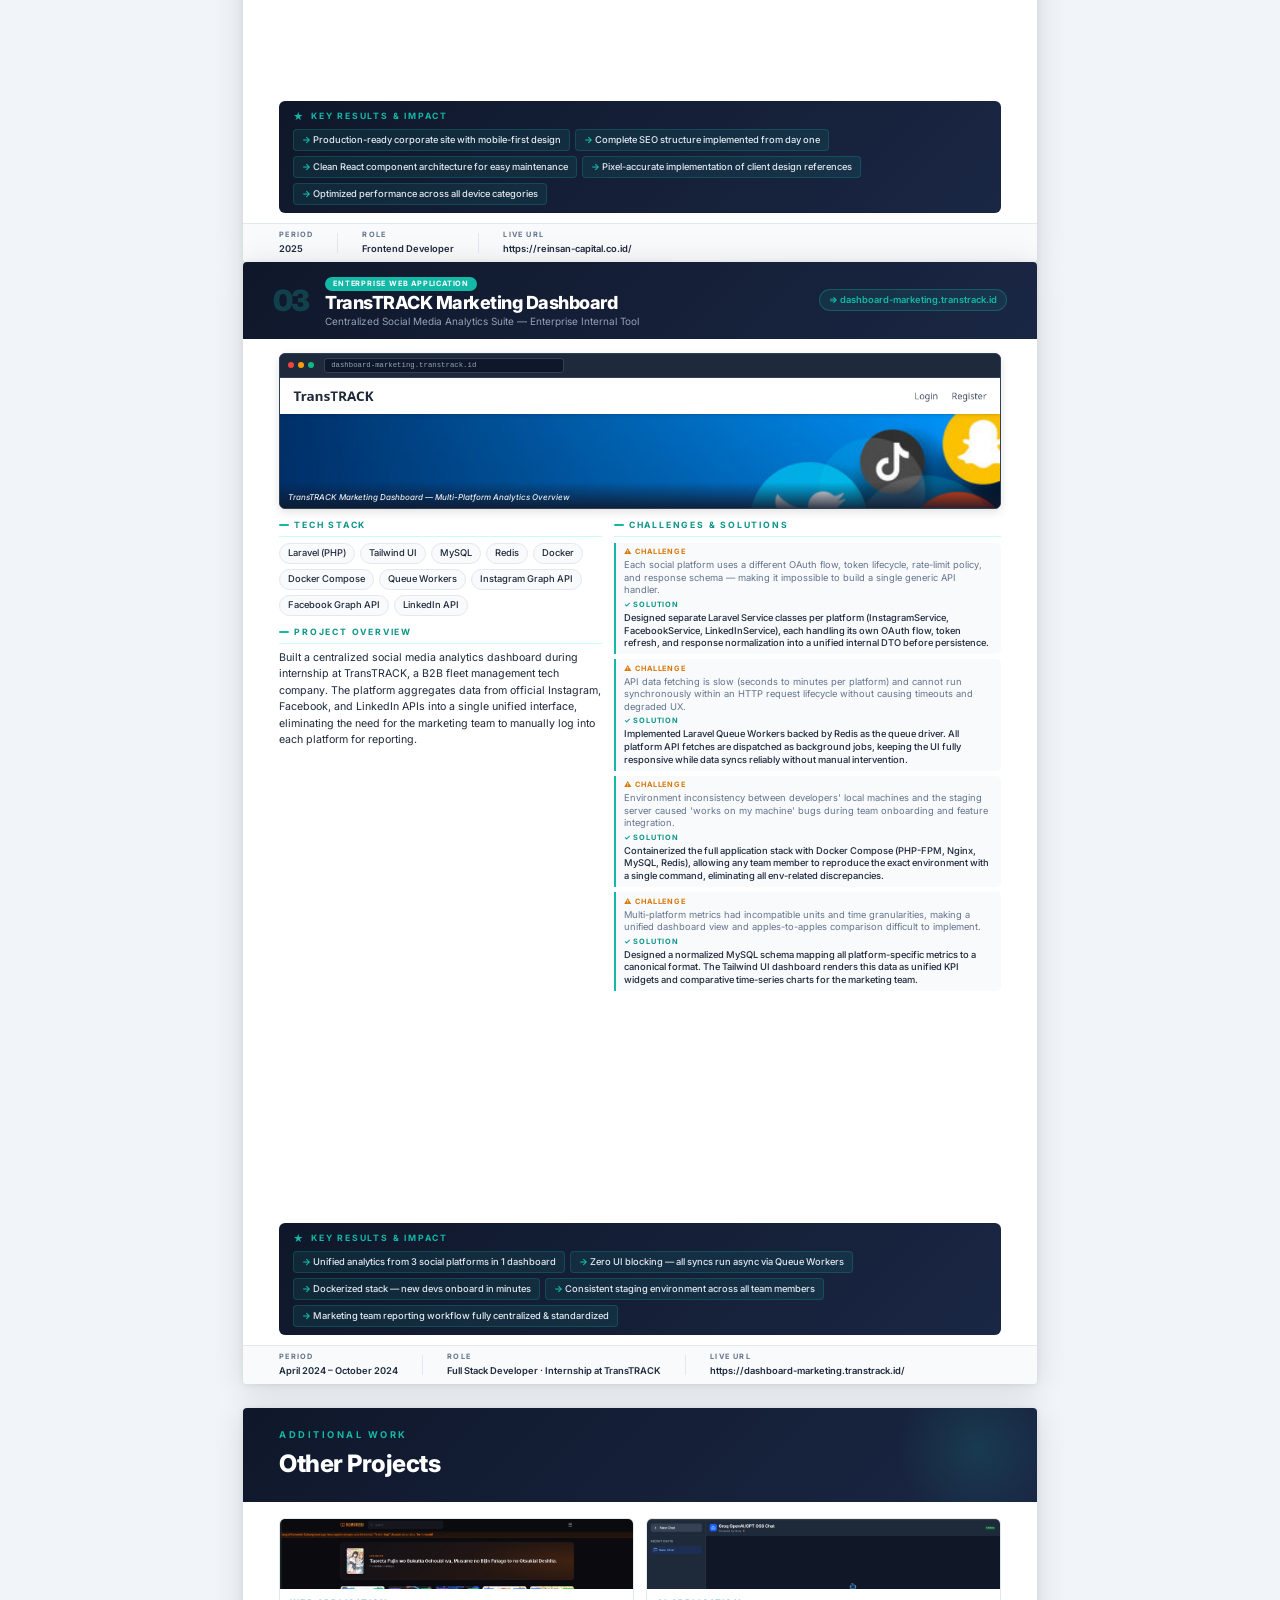
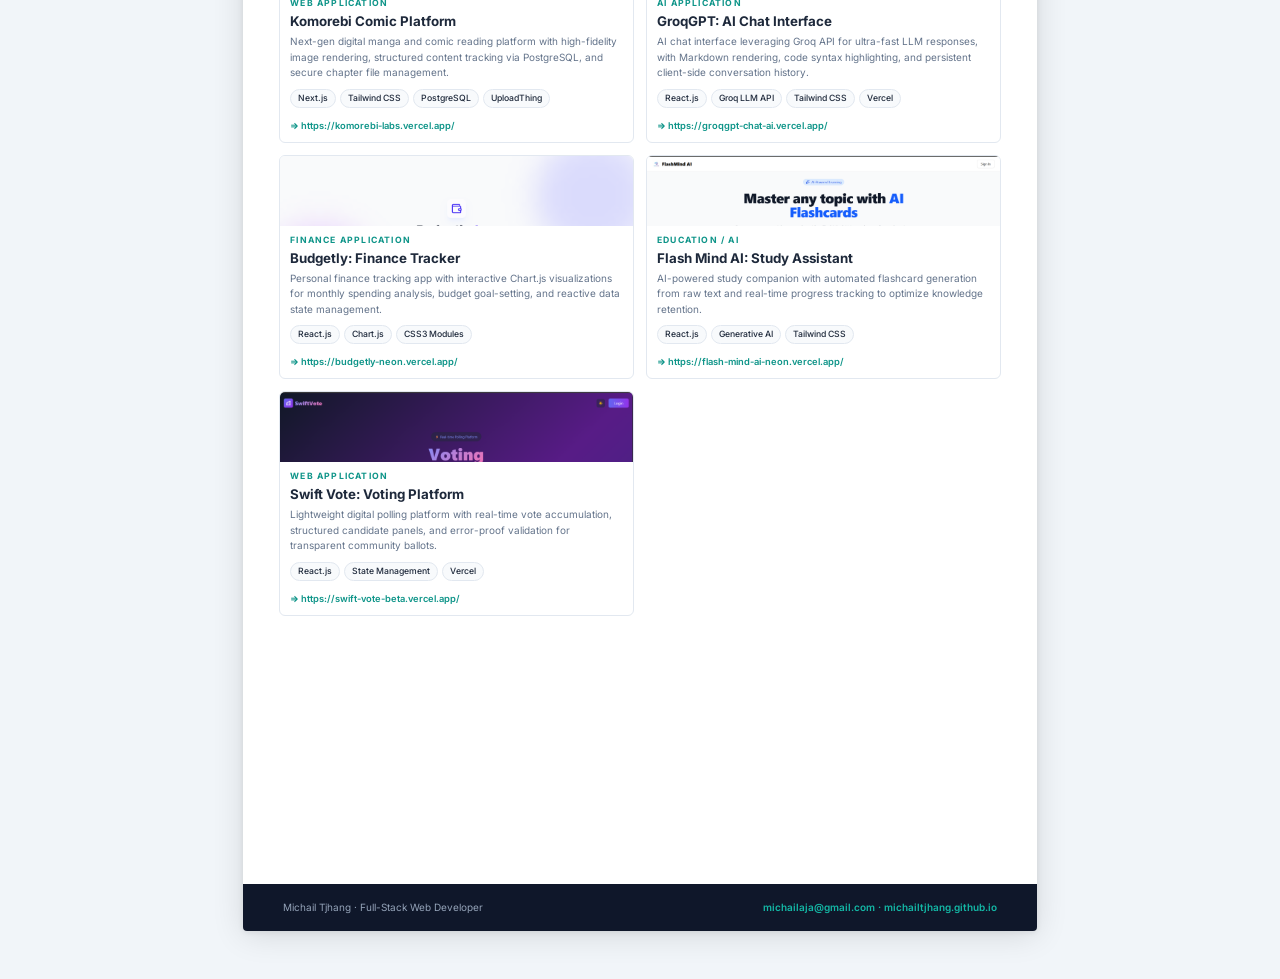
==== commit 3e755102: "fix: enforce A4 dimensions and optimize layout constraints for PDF printing" ====
--- a/portfolio-pdf.html
+++ b/portfolio-pdf.html
@@ -46,12 +46,12 @@
         ============================================================ */
         @media print {
             html, body {
-                width: 100% !important;
-                height: auto !important;
+                width: 210mm !important;
+                height: 297mm !important;
                 background: white !important;
                 margin: 0 !important;
                 padding: 0 !important;
-                overflow: visible !important;
+                overflow: hidden !important;
             }
             .no-print { display: none !important; }
             .pages-wrapper {
@@ -61,17 +61,19 @@
                 display: block !important;
             }
             .pdf-page {
-                width: 100% !important;
-                max-width: 210mm !important;
-                height: auto !important;
-                max-height: none !important;
+                width: 210mm !important;
+                height: 297mm !important;
+                max-height: 297mm !important;
                 box-sizing: border-box !important;
-                margin: 0 auto !important;
+                margin: 0 !important;
                 padding: 0 !important;
                 box-shadow: none !important;
                 border-radius: 0 !important;
                 border: none !important;
                 overflow: hidden !important;
+                display: flex !important;
+                flex-direction: column !important;
+                justify-content: space-between !important;
                 page-break-after: always !important;
                 break-after: page !important;
                 page-break-inside: avoid !important;
@@ -186,6 +188,7 @@
             position: relative;
             display: flex;
             flex-direction: column;
+            justify-content: space-between;
             box-sizing: border-box;
         }
 
@@ -480,19 +483,20 @@
         /* Project body */
         .project-body {
             flex: 1;
-            padding: 8px 30px 6px;
+            padding: 14px 36px 10px;
             display: flex;
             flex-direction: column;
-            gap: 6px;
+            justify-content: space-between;
+            gap: 10px;
             min-height: 0;
         }
 
         /* Screenshot Browser Mockup Frame */
         .project-screenshot {
-            border-radius: 5px;
+            border-radius: 6px;
             overflow: hidden;
             border: 1px solid #334155;
-            box-shadow: 0 2px 8px rgba(0,0,0,0.1);
+            box-shadow: 0 3px 10px rgba(0,0,0,0.12);
             background: #0f172a;
             position: relative;
             width: 100%;
@@ -532,7 +536,7 @@
         }
         .browser-img-wrap {
             width: 100%;
-            height: 110px;
+            height: 130px;
             overflow: hidden;
             background: #0f172a;
             display: flex;
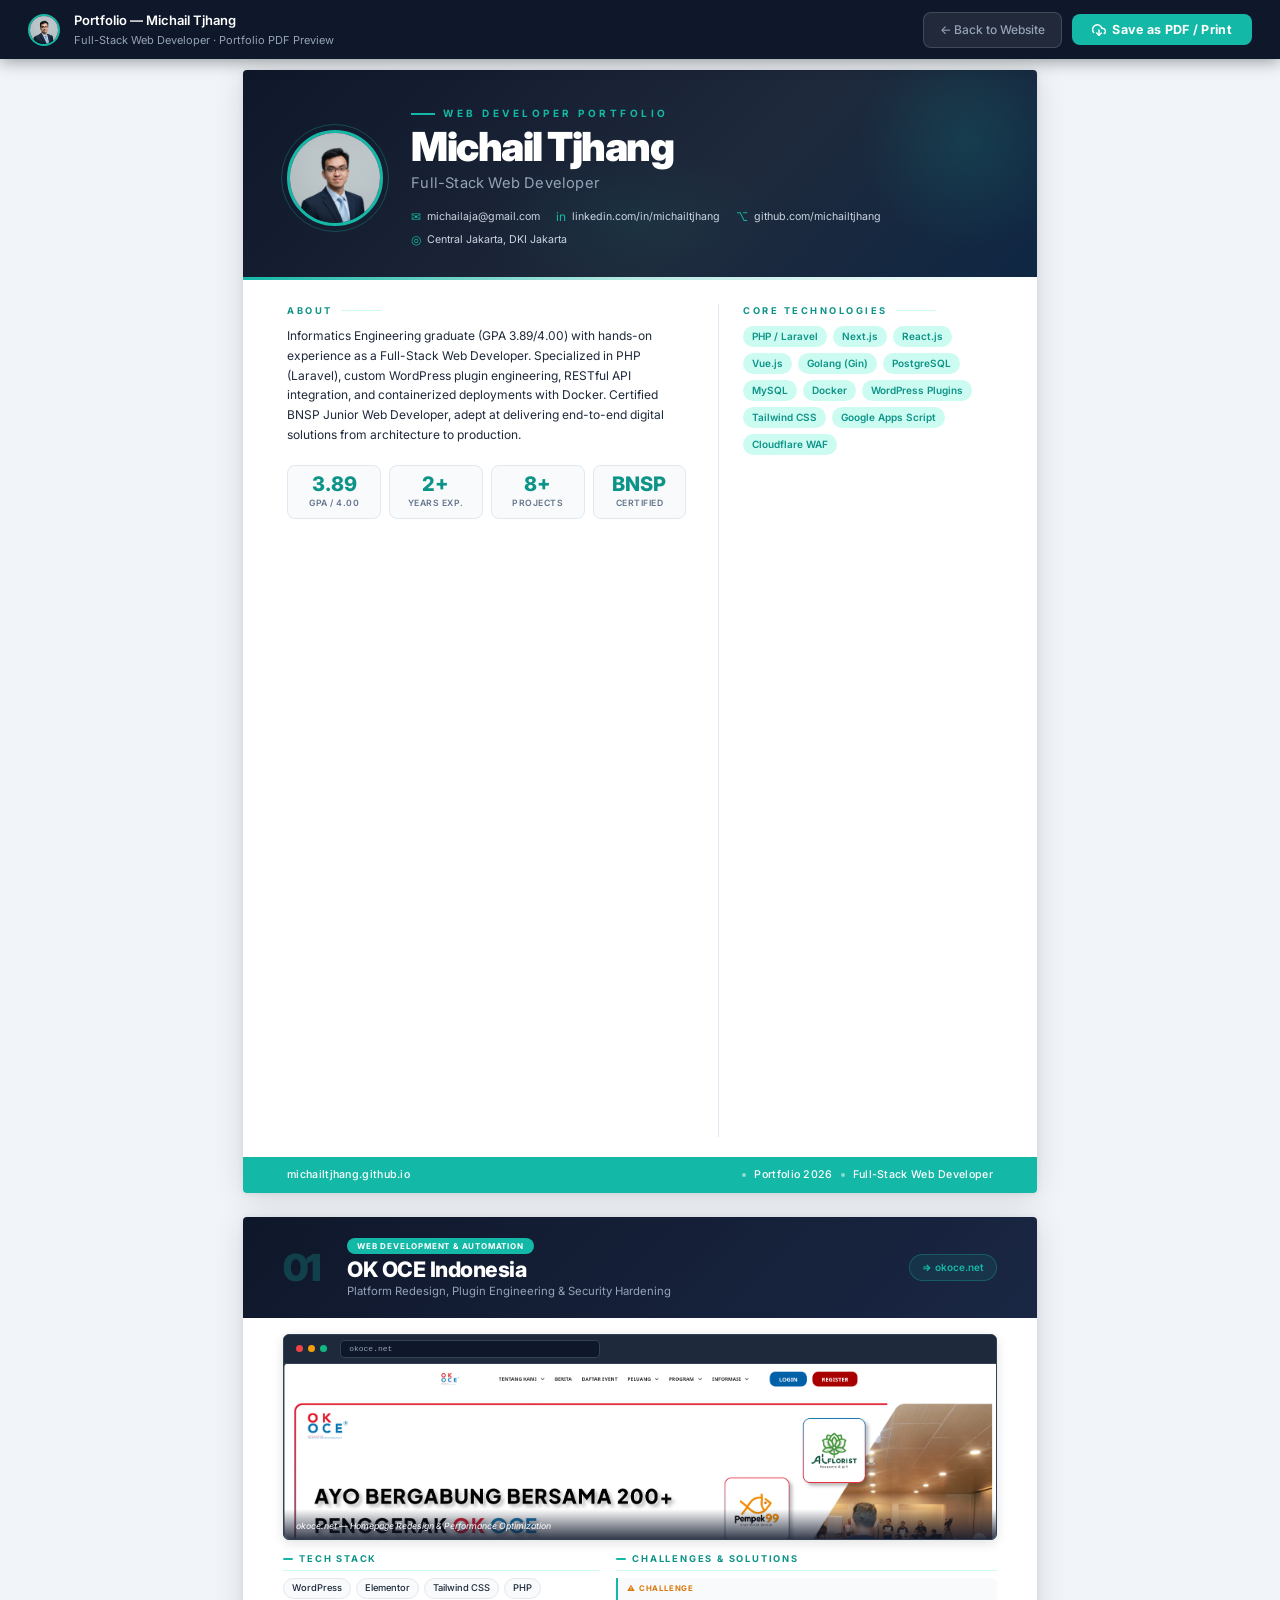
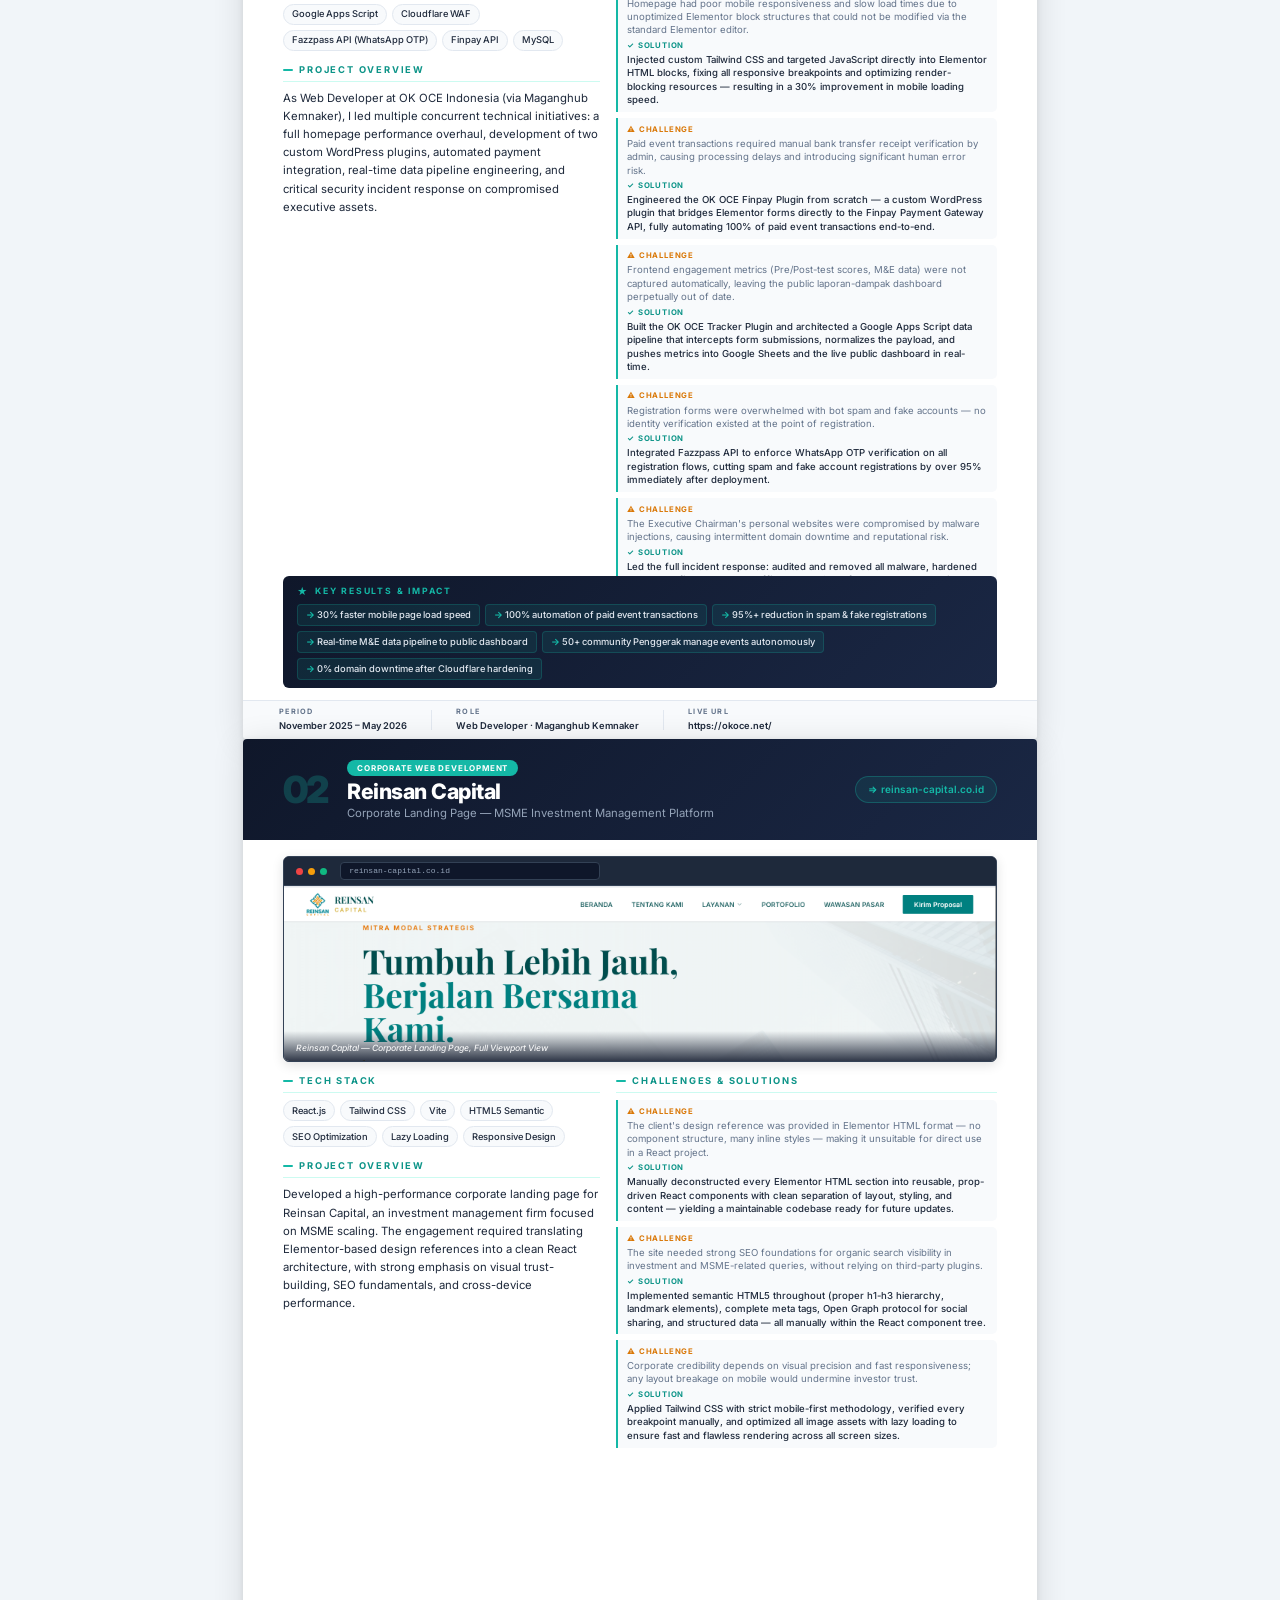
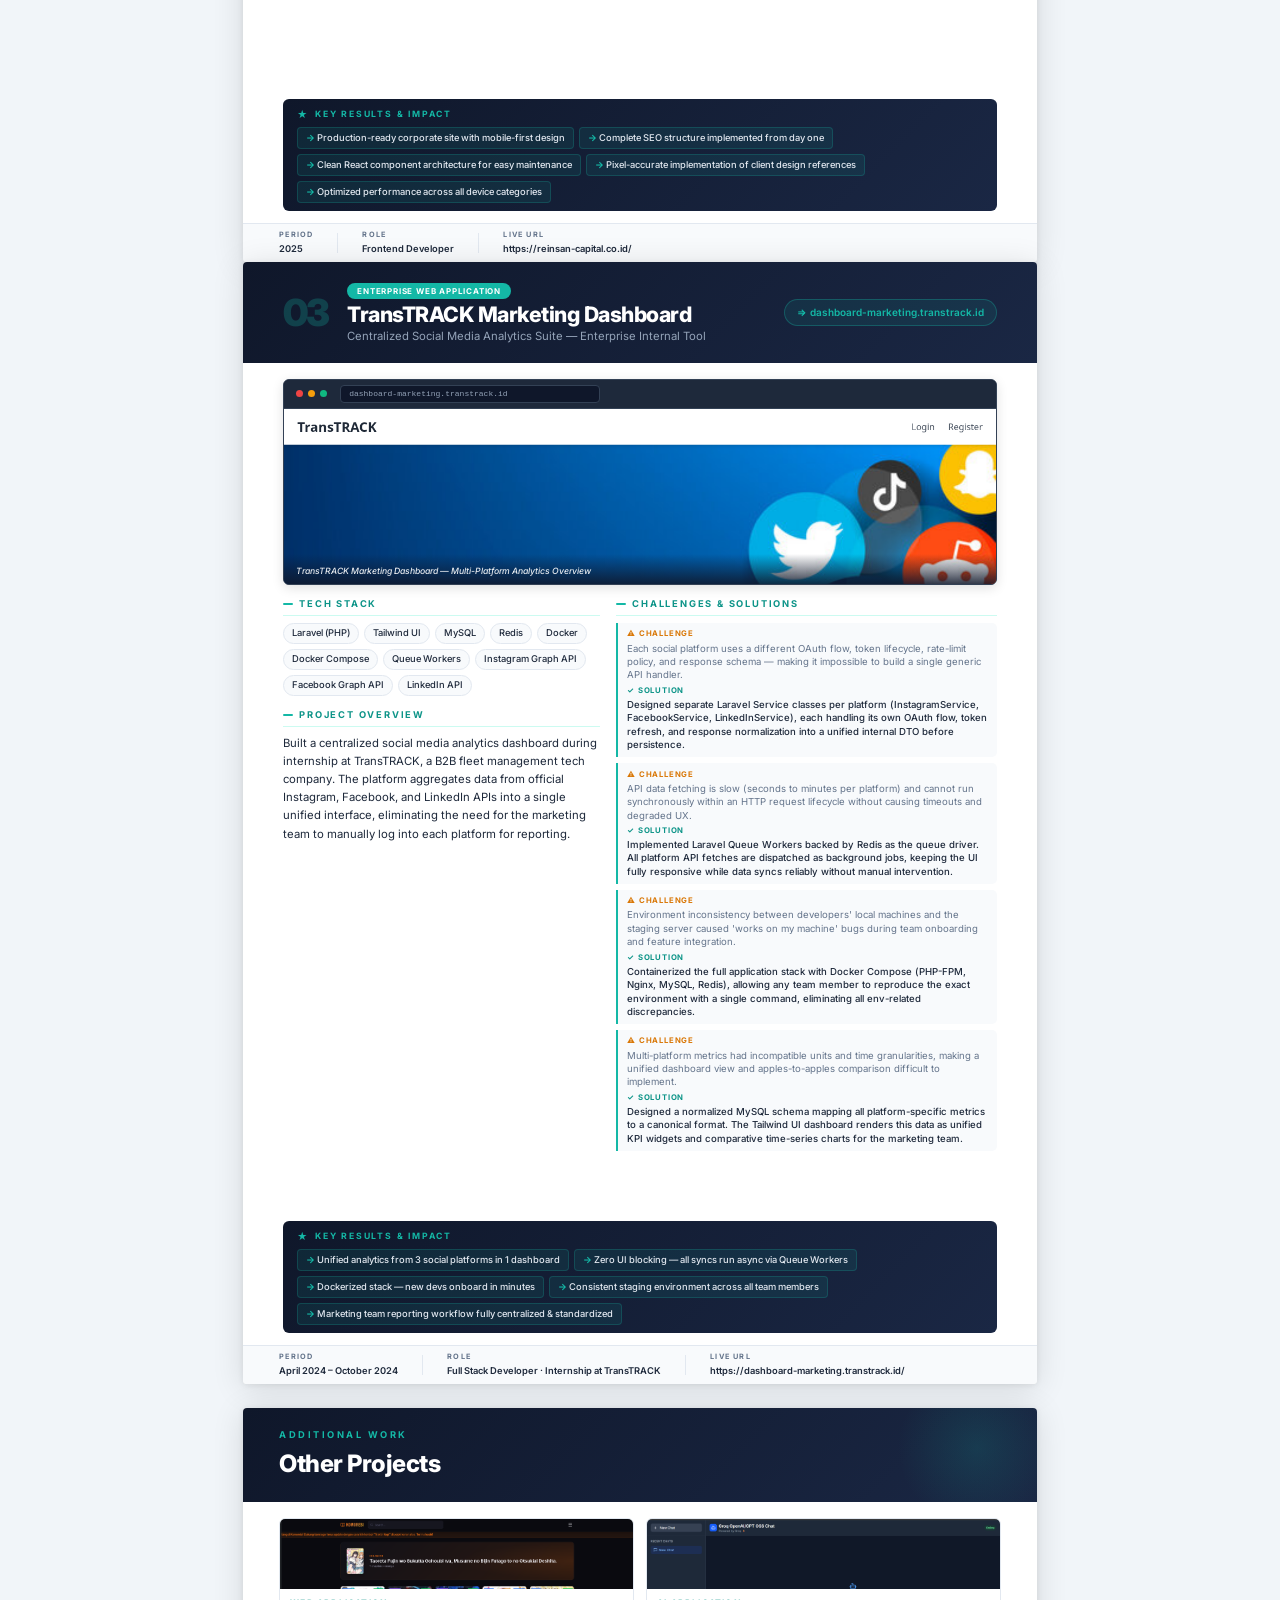
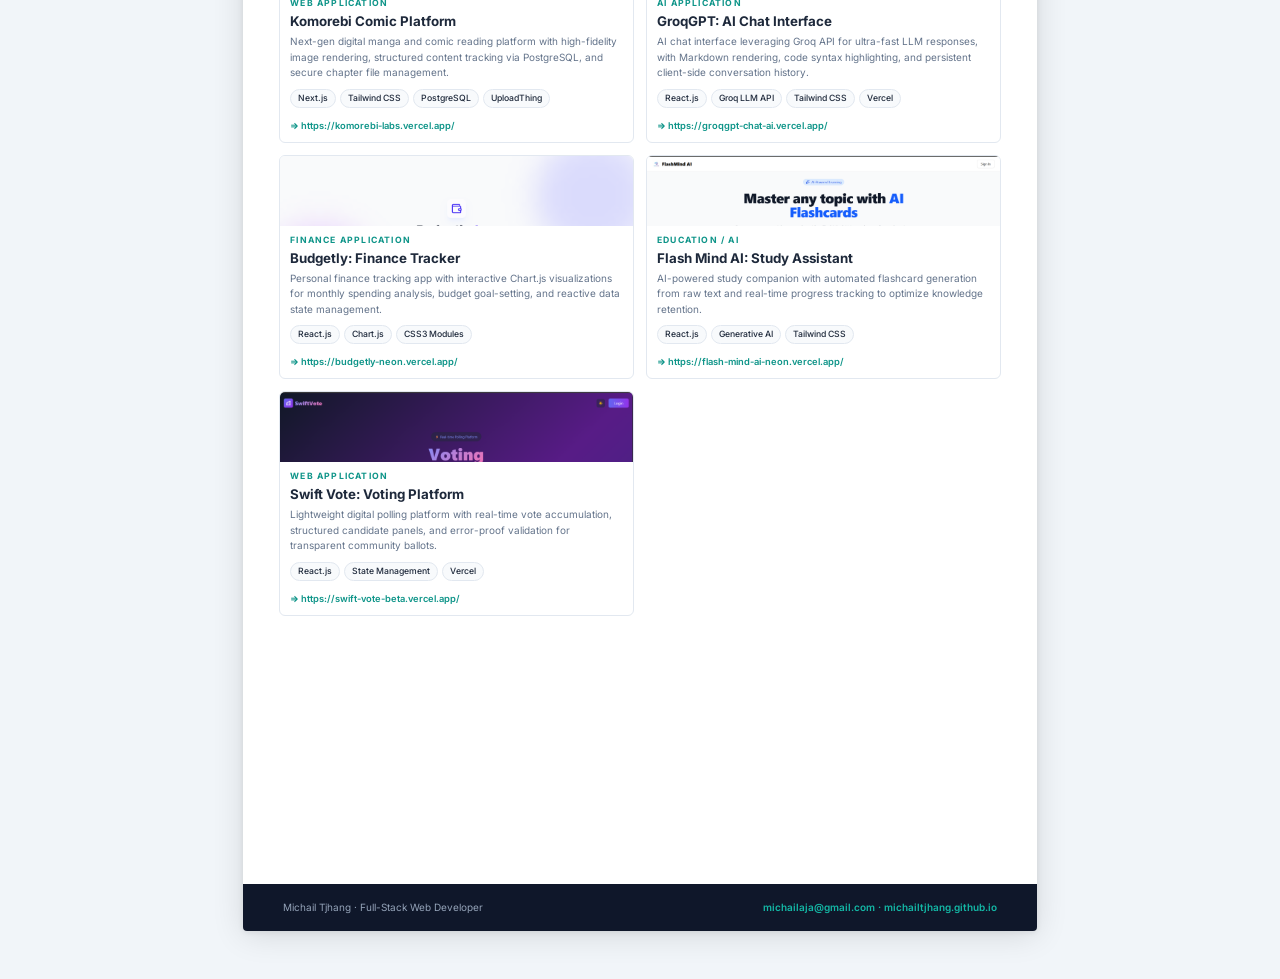
==== commit 6e21b363: "style: adjust layout spacing and typography sizing for portfolio PDF template" ====
--- a/portfolio-pdf.html
+++ b/portfolio-pdf.html
@@ -47,11 +47,11 @@
         @media print {
             html, body {
                 width: 210mm !important;
-                height: 297mm !important;
+                height: auto !important;
                 background: white !important;
                 margin: 0 !important;
                 padding: 0 !important;
-                overflow: hidden !important;
+                overflow: visible !important;
             }
             .no-print { display: none !important; }
             .pages-wrapper {
@@ -427,19 +427,19 @@
         /* Project header bar */
         .project-header {
             background: linear-gradient(135deg, #0f172a 0%, #1a2744 100%);
-            padding: 10px 30px;
-            display: flex;
-            align-items: center;
-            gap: 14px;
+            padding: 18px 40px;
+            display: flex;
+            align-items: center;
+            gap: 18px;
         }
         .project-number {
-            font-size: 22pt;
+            font-size: 28pt;
             font-weight: 900;
             color: var(--accent);
             opacity: 0.25;
             line-height: 1;
             flex-shrink: 0;
-            width: 38px;
+            width: 46px;
             letter-spacing: -2px;
         }
         .project-header-info { flex: 1; min-width: 0; }
@@ -447,35 +447,35 @@
             display: inline-block;
             background: var(--accent);
             color: white;
-            padding: 1.5px 8px;
+            padding: 2px 10px;
             border-radius: 20px;
-            font-size: 5.5pt;
+            font-size: 6pt;
             font-weight: 700;
             letter-spacing: 0.8px;
             text-transform: uppercase;
-            margin-bottom: 2px;
+            margin-bottom: 4px;
         }
         .project-title {
-            font-size: 13.5pt;
+            font-size: 16pt;
             font-weight: 800;
             color: white;
             line-height: 1.1;
-            margin-bottom: 1px;
+            margin-bottom: 2px;
             letter-spacing: -0.5px;
         }
         .project-subtitle {
-            font-size: 7.5pt;
+            font-size: 8.5pt;
             color: #94a3b8;
             font-weight: 400;
         }
         .project-url-pill {
             flex-shrink: 0;
             color: var(--accent);
-            font-size: 7pt;
+            font-size: 7.5pt;
             font-weight: 600;
             background: rgba(20,184,166,0.1);
             border: 1px solid rgba(20,184,166,0.3);
-            padding: 3px 9px;
+            padding: 5px 12px;
             border-radius: 20px;
             white-space: nowrap;
         }
@@ -483,11 +483,11 @@
         /* Project body */
         .project-body {
             flex: 1;
-            padding: 14px 36px 10px;
+            padding: 16px 40px 12px;
             display: flex;
             flex-direction: column;
             justify-content: space-between;
-            gap: 10px;
+            gap: 12px;
             min-height: 0;
         }
 
@@ -496,7 +496,7 @@
             border-radius: 6px;
             overflow: hidden;
             border: 1px solid #334155;
-            box-shadow: 0 3px 10px rgba(0,0,0,0.12);
+            box-shadow: 0 3px 12px rgba(0,0,0,0.12);
             background: #0f172a;
             position: relative;
             width: 100%;
@@ -504,15 +504,15 @@
         }
         .browser-bar {
             background: #1e293b;
-            padding: 4px 8px;
-            display: flex;
-            align-items: center;
-            gap: 4px;
+            padding: 5px 12px;
+            display: flex;
+            align-items: center;
+            gap: 5px;
             border-bottom: 1px solid #334155;
         }
         .browser-dot {
-            width: 6px;
-            height: 6px;
+            width: 7px;
+            height: 7px;
             border-radius: 50%;
             display: inline-block;
         }
@@ -520,15 +520,15 @@
         .browser-dot.yellow { background: #f59e0b; }
         .browser-dot.green { background: #10b981; }
         .browser-url-text {
-            margin-left: 6px;
-            font-size: 5.5pt;
+            margin-left: 8px;
+            font-size: 6pt;
             color: #94a3b8;
             background: #0f172a;
-            padding: 1px 6px;
-            border-radius: 3px;
+            padding: 2px 8px;
+            border-radius: 4px;
             border: 1px solid #334155;
             flex: 1;
-            max-width: 240px;
+            max-width: 260px;
             white-space: nowrap;
             overflow: hidden;
             text-overflow: ellipsis;
@@ -536,7 +536,7 @@
         }
         .browser-img-wrap {
             width: 100%;
-            height: 130px;
+            height: 175px;
             overflow: hidden;
             background: #0f172a;
             display: flex;
@@ -555,10 +555,10 @@
             position: absolute;
             bottom: 0; left: 0; right: 0;
             background: linear-gradient(transparent, rgba(15,23,42,0.85));
-            padding: 4px 8px 3px;
+            padding: 6px 12px 5px;
         }
         .screenshot-caption {
-            font-size: 6pt;
+            font-size: 6.5pt;
             color: rgba(255,255,255,0.9);
             font-weight: 500;
             font-style: italic;
@@ -567,29 +567,29 @@
         /* Extra images under Project Overview */
         .extra-images-grid {
             display: grid;
-            grid-template-columns: repeat(auto-fit, minmax(90px, 1fr));
-            gap: 5px;
-            margin-top: 3px;
+            grid-template-columns: repeat(auto-fit, minmax(105px, 1fr));
+            gap: 6px;
+            margin-top: 4px;
         }
         .extra-img-card {
-            border-radius: 4px;
+            border-radius: 5px;
             overflow: hidden;
             border: 1px solid var(--border);
             background: #0f172a;
         }
         .extra-img-card img {
             width: 100%;
-            height: 40px;
+            height: 50px;
             object-fit: cover;
             object-position: top center;
             display: block;
         }
         .extra-img-caption {
             display: block;
-            padding: 2px 4px;
-            font-size: 5.5pt;
+            padding: 3px 5px;
+            font-size: 5.8pt;
             color: var(--text-muted);
-            line-height: 1.15;
+            line-height: 1.2;
             font-weight: 500;
         }
 
@@ -597,26 +597,26 @@
         .project-content-row {
             display: grid;
             grid-template-columns: 1fr 1.2fr;
-            gap: 12px;
+            gap: 16px;
             flex: 1;
             min-height: 0;
         }
 
         /* Info block */
-        .info-block { margin-bottom: 10px; }
+        .info-block { margin-bottom: 12px; }
         .info-block:last-child { margin-bottom: 0; }
         .info-heading {
-            font-size: 6.5pt;
+            font-size: 7pt;
             font-weight: 700;
             letter-spacing: 1.8px;
             text-transform: uppercase;
             color: var(--accent-dark);
-            margin-bottom: 6px;
+            margin-bottom: 7px;
             padding-bottom: 4px;
             border-bottom: 1.5px solid var(--accent-light);
             display: flex;
             align-items: center;
-            gap: 5px;
+            gap: 6px;
         }
         .info-heading::before {
             content: '';
@@ -625,9 +625,9 @@
             border-radius: 2px;
         }
         .overview-text {
-            font-size: 8pt;
+            font-size: 8.5pt;
             color: var(--text);
-            line-height: 1.55;
+            line-height: 1.6;
         }
 
         /* CS Items */
@@ -635,42 +635,42 @@
             list-style: none;
             display: flex;
             flex-direction: column;
-            gap: 5px;
+            gap: 6px;
         }
         .cs-item {
             background: var(--bg-light);
             border-left: 2.5px solid var(--accent);
             border-radius: 0 5px 5px 0;
-            padding: 4.5px 8px;
+            padding: 5.5px 9px;
         }
         .cs-challenge {
-            font-size: 7pt;
+            font-size: 7.2pt;
             color: var(--text-muted);
             margin-bottom: 2px;
-            line-height: 1.35;
+            line-height: 1.4;
         }
         .cs-challenge-label {
-            font-size: 5.5pt;
+            font-size: 5.8pt;
             font-weight: 700;
             letter-spacing: 0.8px;
             text-transform: uppercase;
             color: #d97706;
-            margin-bottom: 1px;
+            margin-bottom: 1.5px;
         }
         .cs-solution {
-            font-size: 7pt;
+            font-size: 7.2pt;
             color: var(--text);
             font-weight: 500;
-            line-height: 1.35;
+            line-height: 1.4;
         }
         .cs-solution-label {
-            font-size: 5.5pt;
+            font-size: 5.8pt;
             font-weight: 700;
             letter-spacing: 0.8px;
             text-transform: uppercase;
             color: var(--accent-dark);
             margin-top: 3px;
-            margin-bottom: 1px;
+            margin-bottom: 1.5px;
         }
 
         /* Impact section */
